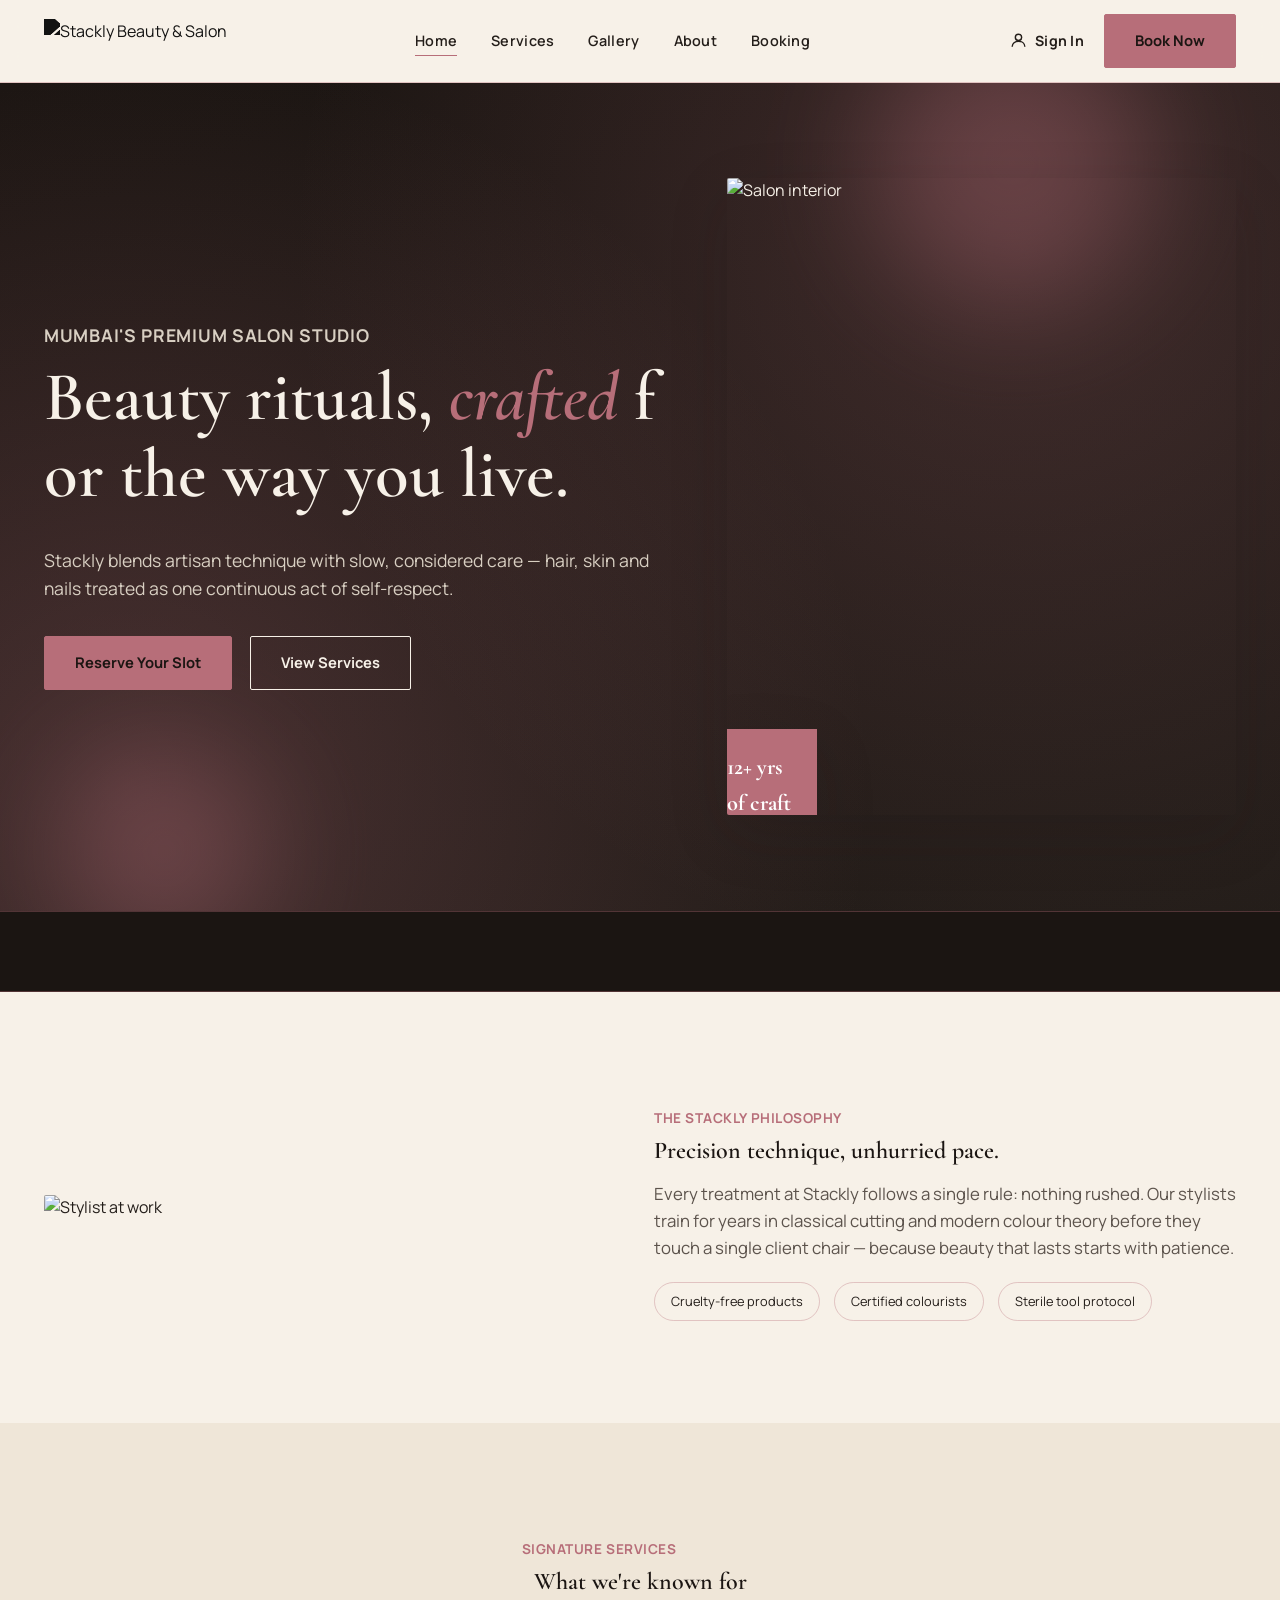
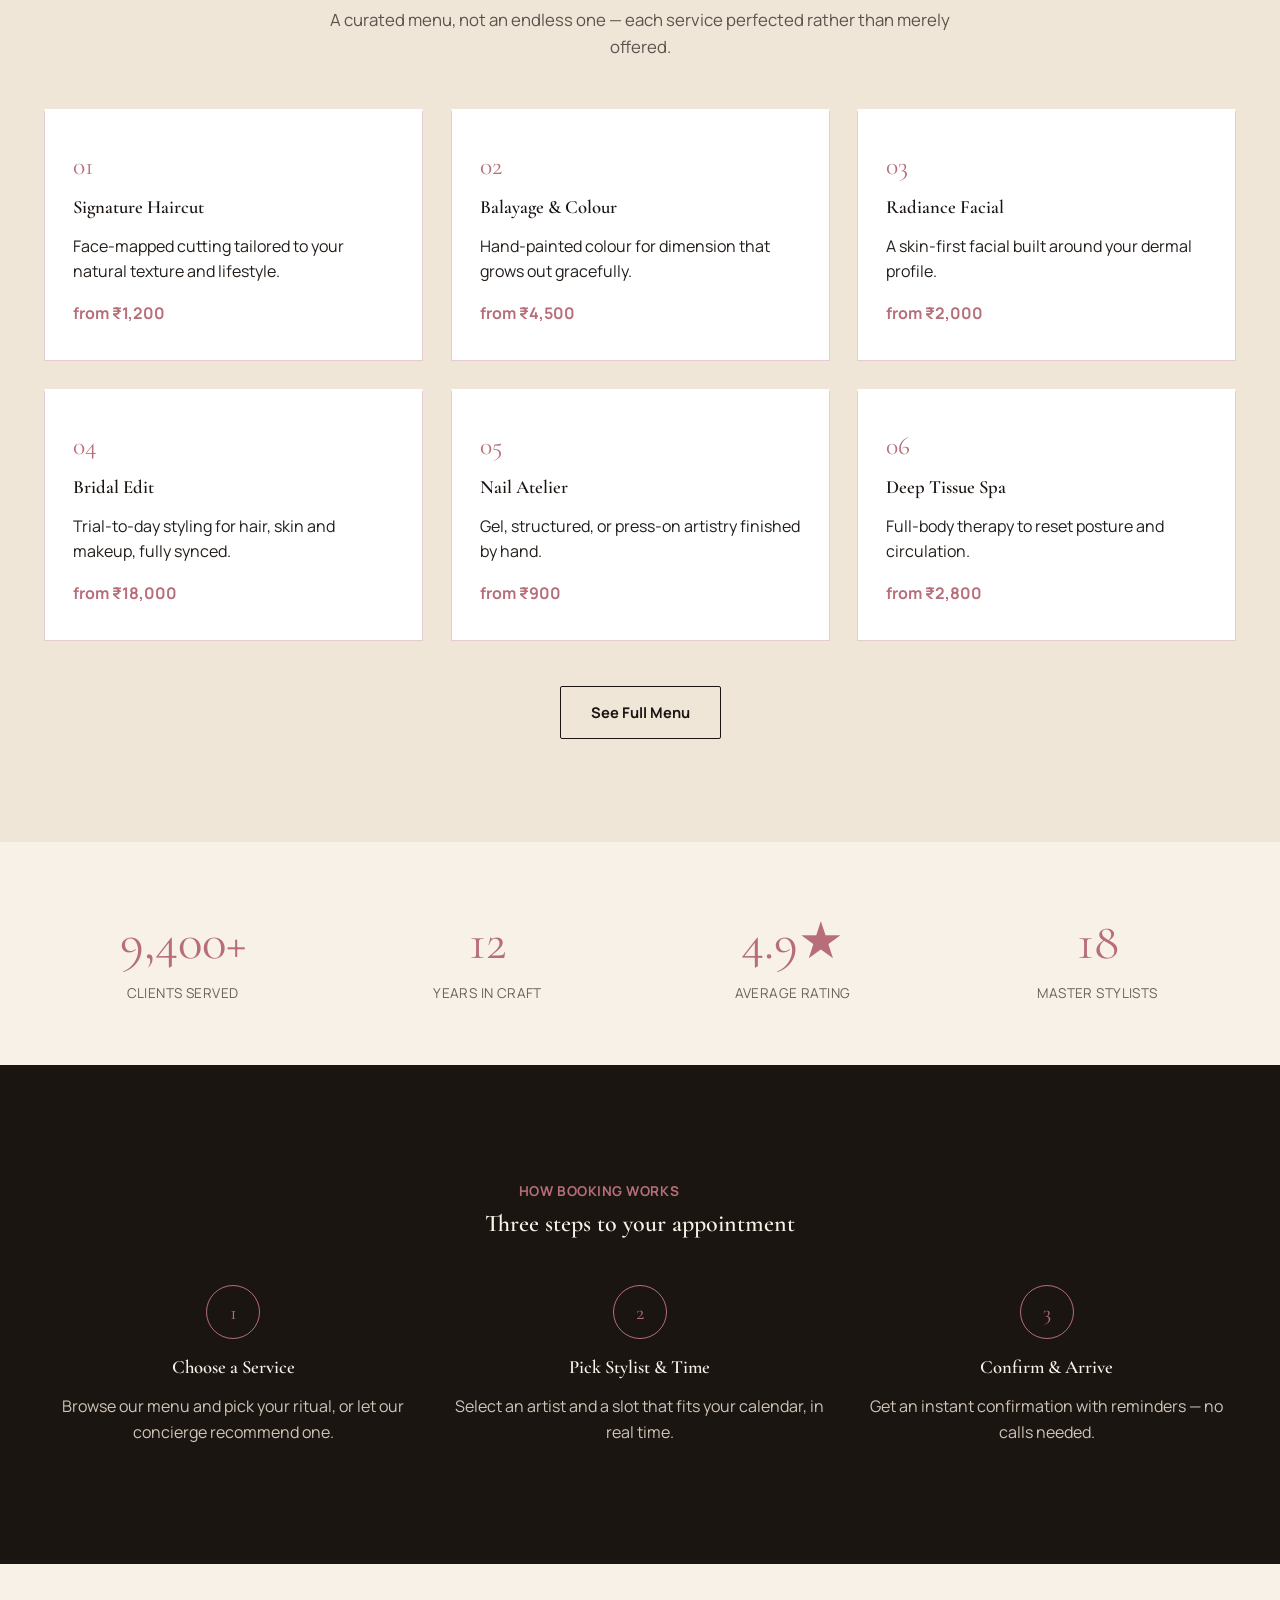
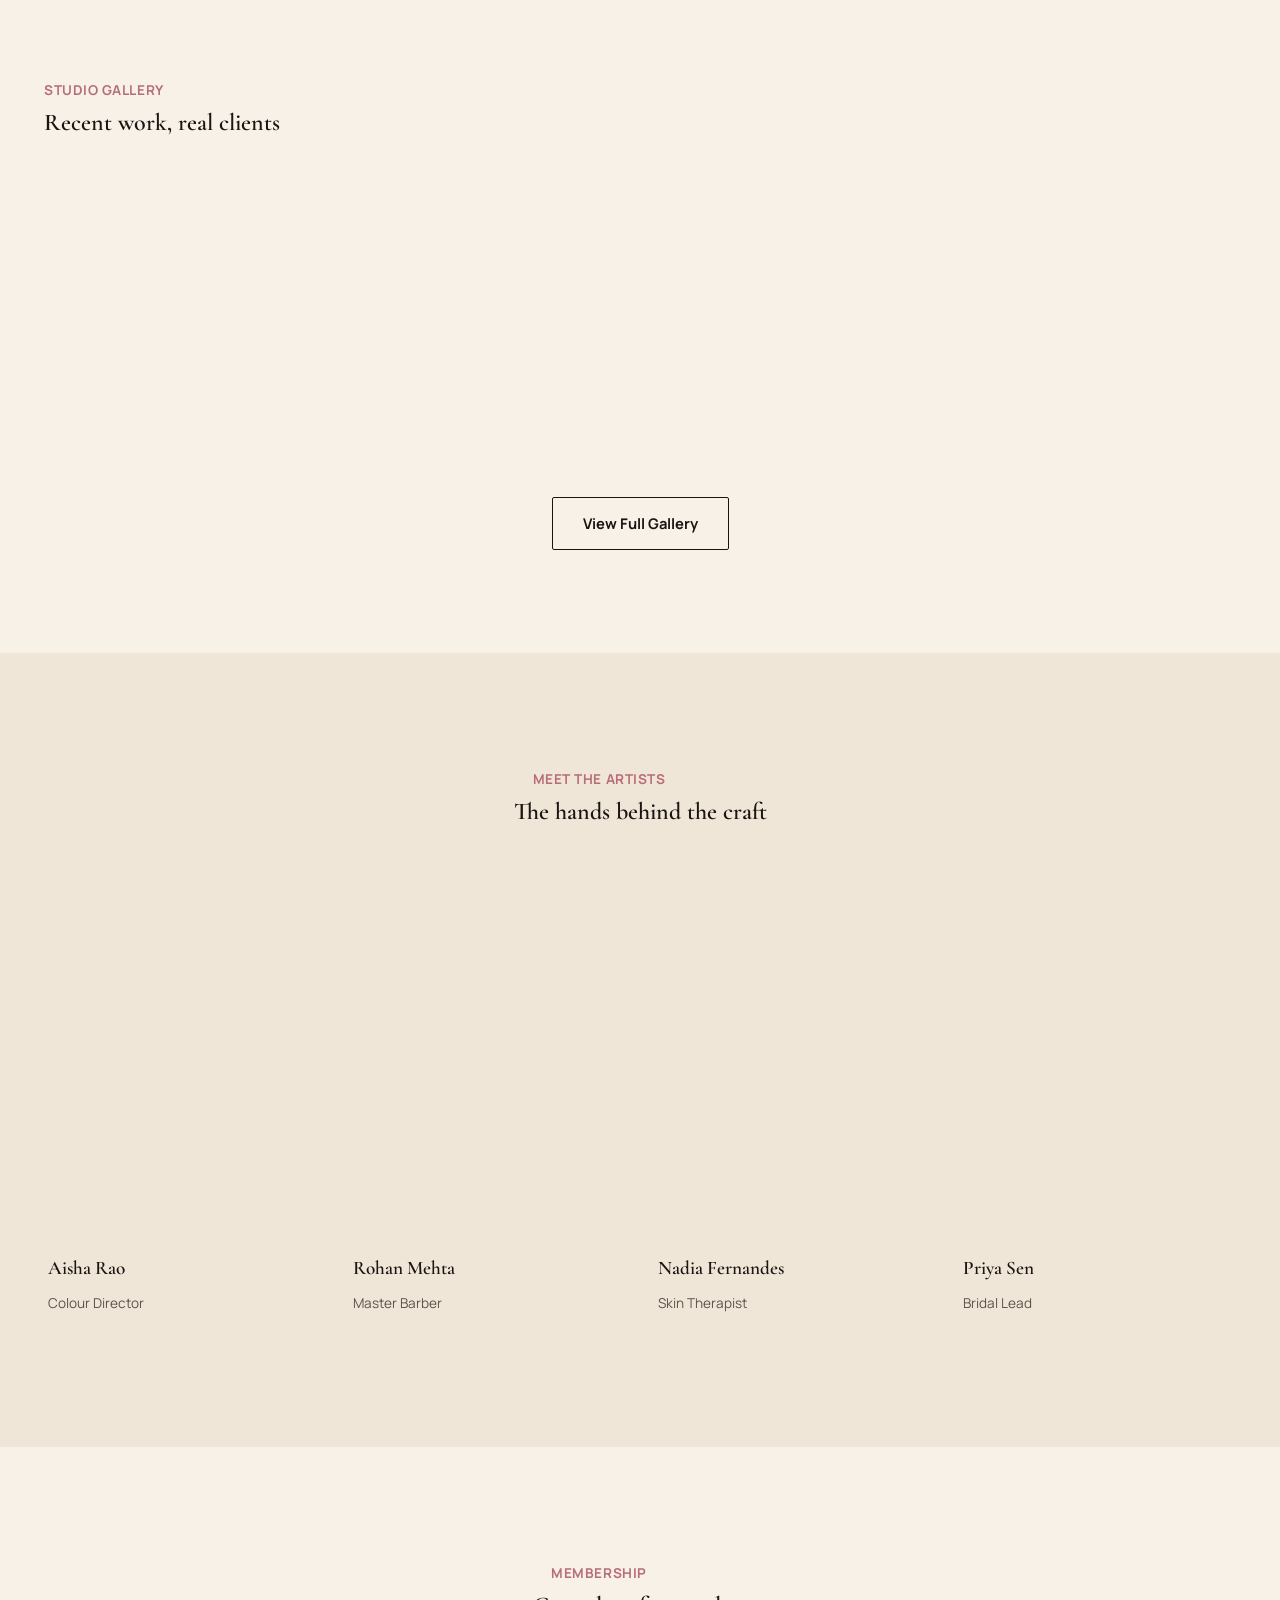
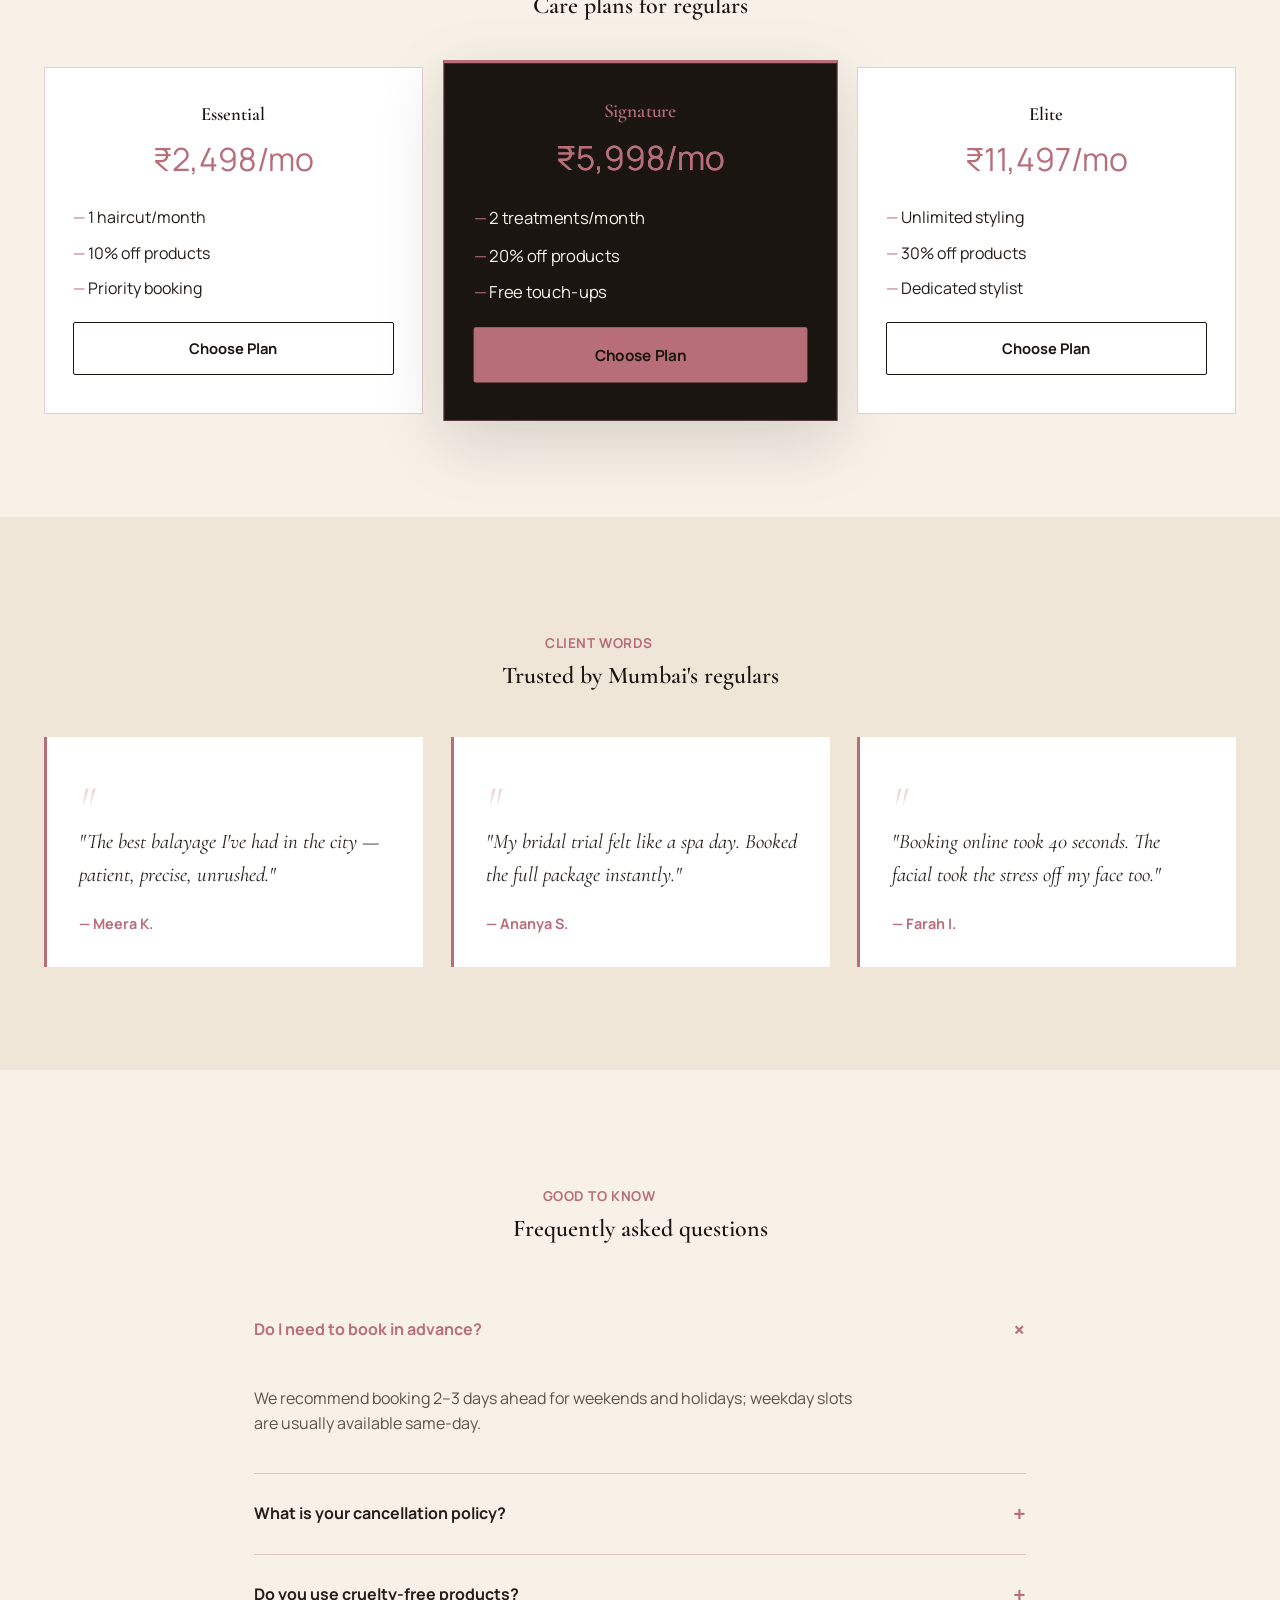
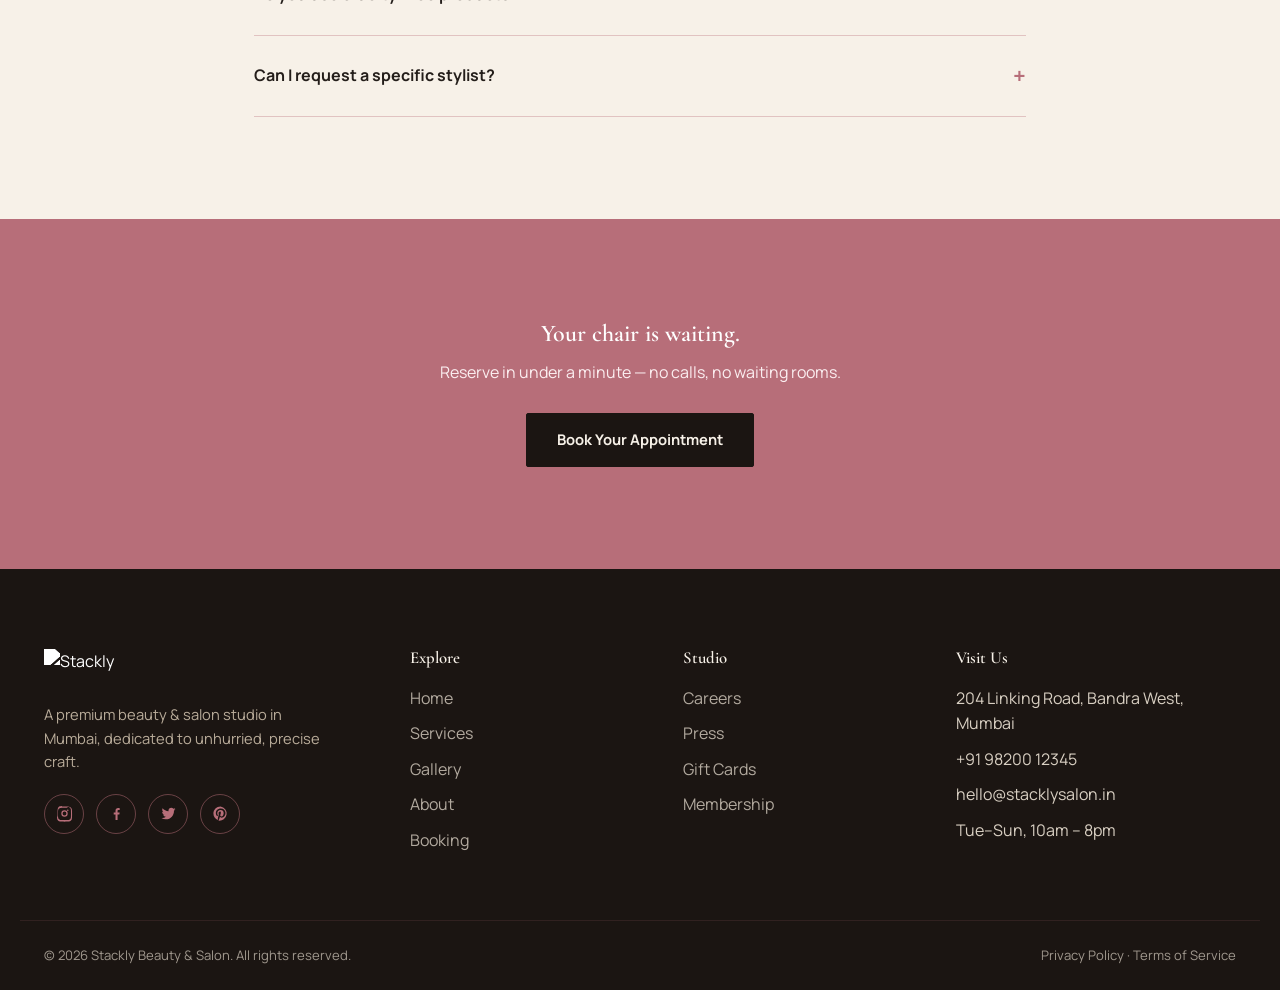
==== index.html @ c4de52bf "initial commit" ====
<!DOCTYPE html>
<html lang="en">
<head>
<meta charset="UTF-8">
<meta name="viewport" content="width=device-width, initial-scale=1.0">
<title>Stackly Beauty & Salon — Where Beauty Meets Ritual</title>
<link rel="preconnect" href="https://fonts.googleapis.com">
<link href="https://fonts.googleapis.com/css2?family=Cormorant+Garamond:ital,wght@0,500;0,600;0,700;1,500&family=Manrope:wght@400;500;600;700;800&display=swap" rel="stylesheet">
<link rel="stylesheet" href="css/style.css">
</head>
<body>

<header class="site-header">
  <nav class="nav">
    <a href="index.html" class="logo"><img src="https://wsrv.nl/?url=https://snabsolutions.in/wp-content/uploads/2026/02/stackly-snab-solutions.png&w=260&h=104&output=webp&q=80&fit=inside" alt="Stackly Beauty & Salon"></a>
    <ul class="nav-links">
      <li><a href="index.html">Home</a></li>
      <li><a href="services.html">Services</a></li>
      <li><a href="gallery.html">Gallery</a></li>
      <li><a href="about.html">About</a></li>
      <li><a href="booking.html">Booking</a></li>
    </ul>
    <div class="nav-cta">
      <a href="login.html" class="nav-signin"><svg viewBox="0 0 24 24"><circle cx="12" cy="8" r="4"/><path d="M4 20c0-4.2 3.6-7 8-7s8 2.8 8 7"/></svg><span class="txt">Sign In</span></a>
      <a href="booking.html" class="btn gold"><span class="txt">Book Now</span></a>
      <button class="burger" aria-label="Menu"><span></span><span></span><span></span></button>
    </div>
  </nav>
</header>

<!-- 1. HERO -->
<section class="hero">
  <div class="wrap">
    <div class="hero-text fade-in-slow">
      <p class="eyebrow">MUMBAI'S PREMIUM SALON STUDIO</p>
      <h1>Beauty rituals, <em>crafted</em> for the way you live.</h1>
      <p>Stackly blends artisan technique with slow, considered care — hair, skin and nails treated as one continuous act of self-respect.</p>
      <div class="hero-cta">
        <a href="booking.html" class="btn gold">Reserve Your Slot</a>
        <a href="services.html" class="btn ghost" style="border-color:#F7F1E8;color:#F7F1E8;">View Services</a>
      </div>
    </div>
    <div class="hero-visual float-y">
      <img src="https://images.unsplash.com/photo-1560066984-138dadb4c035?q=70&w=800&auto=format&fit=crop&fm=webp" alt="Salon interior">
      <div class="hero-badge">12+ yrs<br>of craft</div>
    </div>
  </div>
</section>

<!-- 2. MARQUEE -->
<div class="marquee">
  <div class="track">
    <span>HAIR STUDIO</span>•<span>SKIN THERAPY</span>•<span>BRIDAL EDITS</span>•<span>NAIL ATELIER</span>•<span>SPA RITUALS</span>•<span>MAKEUP BAR</span>•<span>HAIR STUDIO</span>•<span>SKIN THERAPY</span>•<span>BRIDAL EDITS</span>•<span>NAIL ATELIER</span>
  </div>
</div>

<!-- 3. ABOUT INTRO -->
<section class="section">
  <div class="wrap grid cols-2" style="align-items:center;">
    <div class="reveal">
      <img src="https://images.unsplash.com/photo-1522337660859-02fbefca4702?q=72&w=700&auto=format&fit=crop&fm=webp" alt="Stylist at work" style="border-radius:2px;">
    </div>
    <div class="reveal">
      <p class="eyebrow">THE STACKLY PHILOSOPHY</p>
      <h2>Precision technique, unhurried pace.</h2>
      <p class="lede">Every treatment at Stackly follows a single rule: nothing rushed. Our stylists train for years in classical cutting and modern colour theory before they touch a single client chair — because beauty that lasts starts with patience.</p>
      <div class="badge-row" style="margin-top:20px;">
        <span class="badge">Cruelty-free products</span>
        <span class="badge">Certified colourists</span>
        <span class="badge">Sterile tool protocol</span>
      </div>
    </div>
  </div>
</section>

<!-- 4. SERVICES GRID -->
<section class="section" style="background:var(--ivory-2);">
  <div class="wrap">
    <div class="section-head center reveal">
      <p class="eyebrow">SIGNATURE SERVICES</p>
      <h2>What we're known for</h2>
      <p class="lede" style="margin:0 auto;">A curated menu, not an endless one — each service perfected rather than merely offered.</p>
    </div>
    <div class="grid cols-3 stagger">
      <div class="service-card"><div class="num">01</div><h3>Signature Haircut</h3><p>Face-mapped cutting tailored to your natural texture and lifestyle.</p><div class="price">from ₹1,200</div></div>
      <div class="service-card"><div class="num">02</div><h3>Balayage & Colour</h3><p>Hand-painted colour for dimension that grows out gracefully.</p><div class="price">from ₹4,500</div></div>
      <div class="service-card"><div class="num">03</div><h3>Radiance Facial</h3><p>A skin-first facial built around your dermal profile.</p><div class="price">from ₹2,000</div></div>
      <div class="service-card"><div class="num">04</div><h3>Bridal Edit</h3><p>Trial-to-day styling for hair, skin and makeup, fully synced.</p><div class="price">from ₹18,000</div></div>
      <div class="service-card"><div class="num">05</div><h3>Nail Atelier</h3><p>Gel, structured, or press-on artistry finished by hand.</p><div class="price">from ₹900</div></div>
      <div class="service-card"><div class="num">06</div><h3>Deep Tissue Spa</h3><p>Full-body therapy to reset posture and circulation.</p><div class="price">from ₹2,800</div></div>
    </div>
    <div style="text-align:center;margin-top:44px;">
      <a href="services.html" class="btn ghost">See Full Menu</a>
    </div>
  </div>
</section>

<!-- 5. STATS -->
<section class="section" style="padding-top:60px;padding-bottom:60px;">
  <div class="wrap grid cols-4 stagger">
    <div class="stat"><div class="n">9,400+</div><div class="l">CLIENTS SERVED</div></div>
    <div class="stat"><div class="n">12</div><div class="l">YEARS IN CRAFT</div></div>
    <div class="stat"><div class="n">4.9★</div><div class="l">AVERAGE RATING</div></div>
    <div class="stat"><div class="n">18</div><div class="l">MASTER STYLISTS</div></div>
  </div>
</section>

<!-- 6. PROCESS -->
<section class="section" style="background:var(--espresso);color:var(--ivory);">
  <div class="wrap">
    <div class="section-head center reveal">
      <p class="eyebrow" style="color:var(--gold-light);">HOW BOOKING WORKS</p>
      <h2 style="color:var(--ivory);">Three steps to your appointment</h2>
    </div>
    <div class="grid cols-3 stagger">
      <div class="step"><div class="n">1</div><h3 style="color:var(--ivory);">Choose a Service</h3><p style="color:#cfc4b6;">Browse our menu and pick your ritual, or let our concierge recommend one.</p></div>
      <div class="step"><div class="n">2</div><h3 style="color:var(--ivory);">Pick Stylist & Time</h3><p style="color:#cfc4b6;">Select an artist and a slot that fits your calendar, in real time.</p></div>
      <div class="step"><div class="n">3</div><h3 style="color:var(--ivory);">Confirm & Arrive</h3><p style="color:#cfc4b6;">Get an instant confirmation with reminders — no calls needed.</p></div>
    </div>
  </div>
</section>

<!-- 7. GALLERY PREVIEW -->
<section class="section">
  <div class="wrap">
    <div class="section-head reveal">
      <p class="eyebrow">STUDIO GALLERY</p>
      <h2>Recent work, real clients</h2>
    </div>
    <div class="grid cols-4 stagger">
      <div class="gallery-item"><img src="https://images.unsplash.com/photo-1595476108010-b4d1f102b1b1?q=72&w=480&auto=format&fit=crop&fm=webp" alt=""><div class="tag">Balayage</div></div>
      <div class="gallery-item"><img src="https://images.unsplash.com/photo-1519741497674-611481863552?q=72&w=480&auto=format&fit=crop&fm=webp" alt=""><div class="tag">Bridal</div></div>
      <div class="gallery-item"><img src="https://images.unsplash.com/photo-1487412947147-5cebf100ffc2?q=72&w=480&auto=format&fit=crop&fm=webp" alt=""><div class="tag">Facial</div></div>
      <div class="gallery-item"><img src="https://images.unsplash.com/photo-1519014816548-bf5fe059798b?q=72&w=480&auto=format&fit=crop&fm=webp" alt=""><div class="tag">Nail Art</div></div>
    </div>
    <div style="text-align:center;margin-top:36px;"><a href="gallery.html" class="btn ghost">View Full Gallery</a></div>
  </div>
</section>

<!-- 8. TEAM PREVIEW -->
<section class="section" style="background:var(--ivory-2);">
  <div class="wrap">
    <div class="section-head center reveal">
      <p class="eyebrow">MEET THE ARTISTS</p>
      <h2>The hands behind the craft</h2>
    </div>
    <div class="grid cols-4 stagger">
      <div class="team-card"><img src="https://images.unsplash.com/photo-1580489944761-15a19d654956?q=72&w=420&auto=format&fit=crop&fm=webp" alt=""><div class="meta"><h3 style="font-size:1.2rem;">Aisha Rao</h3><p class="lede" style="font-size:.85rem;">Colour Director</p></div></div>
      <div class="team-card"><img src="https://images.unsplash.com/photo-1633332755192-727a05c4013d?q=72&w=420&auto=format&fit=crop&fm=webp" alt=""><div class="meta"><h3 style="font-size:1.2rem;">Rohan Mehta</h3><p class="lede" style="font-size:.85rem;">Master Barber</p></div></div>
      <div class="team-card"><img src="https://images.unsplash.com/photo-1595152772835-219674b2a8a6?q=72&w=420&auto=format&fit=crop&fm=webp" alt=""><div class="meta"><h3 style="font-size:1.2rem;">Nadia Fernandes</h3><p class="lede" style="font-size:.85rem;">Skin Therapist</p></div></div>
      <div class="team-card"><img src="https://images.unsplash.com/photo-1487412947147-5cebf100ffc2?q=72&w=420&auto=format&fit=crop&fm=webp" alt=""><div class="meta"><h3 style="font-size:1.2rem;">Priya Sen</h3><p class="lede" style="font-size:.85rem;">Bridal Lead</p></div></div>
    </div>
  </div>
</section>

<!-- 9. PRICING PREVIEW -->
<section class="section">
  <div class="wrap">
    <div class="section-head center reveal">
      <p class="eyebrow">MEMBERSHIP</p>
      <h2>Care plans for regulars</h2>
    </div>
    <div class="grid cols-3 stagger">
      <div class="pricing-card"><h3>Essential</h3><div class="price" style="font-size:2rem;color:var(--gold);">₹2,499<span style="font-size:.9rem;color:#8a8074;">/mo</span></div><ul><li>1 haircut/month</li><li>10% off products</li><li>Priority booking</li></ul><a href="booking.html" class="btn ghost" style="width:100%;justify-content:center;">Choose Plan</a></div>
      <div class="pricing-card featured"><h3>Signature</h3><div class="price" style="font-size:2rem;">₹5,999<span style="font-size:.9rem;color:#cfc4b6;">/mo</span></div><ul><li>2 treatments/month</li><li>20% off products</li><li>Free touch-ups</li></ul><a href="booking.html" class="btn gold" style="width:100%;justify-content:center;">Choose Plan</a></div>
      <div class="pricing-card"><h3>Elite</h3><div class="price" style="font-size:2rem;color:var(--gold);">₹11,499<span style="font-size:.9rem;color:#8a8074;">/mo</span></div><ul><li>Unlimited styling</li><li>30% off products</li><li>Dedicated stylist</li></ul><a href="booking.html" class="btn ghost" style="width:100%;justify-content:center;">Choose Plan</a></div>
    </div>
  </div>
</section>

<!-- 10. TESTIMONIALS -->
<section class="section" style="background:var(--ivory-2);">
  <div class="wrap">
    <div class="section-head center reveal">
      <p class="eyebrow">CLIENT WORDS</p>
      <h2>Trusted by Mumbai's regulars</h2>
    </div>
    <div class="grid cols-3 stagger">
      <div class="testimonial"><p class="quote">"The best balayage I've had in the city — patient, precise, unrushed."</p><div class="who">— Meera K.</div></div>
      <div class="testimonial"><p class="quote">"My bridal trial felt like a spa day. Booked the full package instantly."</p><div class="who">— Ananya S.</div></div>
      <div class="testimonial"><p class="quote">"Booking online took 40 seconds. The facial took the stress off my face too."</p><div class="who">— Farah I.</div></div>
    </div>
  </div>
</section>

<!-- 11. FAQ -->
<section class="section">
  <div class="wrap" style="max-width:820px;">
    <div class="section-head center reveal">
      <p class="eyebrow">GOOD TO KNOW</p>
      <h2>Frequently asked questions</h2>
    </div>
    <div class="accordion reveal">
      <div class="accordion-item open">
        <div class="accordion-q"><span>Do I need to book in advance?</span><span class="plus">+</span></div>
        <div class="accordion-a"><p>We recommend booking 2–3 days ahead for weekends and holidays; weekday slots are usually available same-day.</p></div>
      </div>
      <div class="accordion-item">
        <div class="accordion-q"><span>What is your cancellation policy?</span><span class="plus">+</span></div>
        <div class="accordion-a"><p>Free cancellation up to 4 hours before your appointment. Late cancellations incur a 20% fee.</p></div>
      </div>
      <div class="accordion-item">
        <div class="accordion-q"><span>Do you use cruelty-free products?</span><span class="plus">+</span></div>
        <div class="accordion-a"><p>Yes — every product line in-studio is cruelty-free and dermatologically tested.</p></div>
      </div>
      <div class="accordion-item">
        <div class="accordion-q"><span>Can I request a specific stylist?</span><span class="plus">+</span></div>
        <div class="accordion-a"><p>Absolutely, our booking flow lets you pick an artist by name and specialty.</p></div>
      </div>
    </div>
  </div>
</section>

<!-- 12. CTA BAND -->
<section class="section cta-band">
  <div class="wrap reveal">
    <h2>Your chair is waiting.</h2>
    <p style="margin:0 auto 28px;color:#fbeef0;">Reserve in under a minute — no calls, no waiting rooms.</p>
    <a href="booking.html" class="btn" style="background:var(--espresso);border-color:var(--espresso);">Book Your Appointment</a>
  </div>
</section>

<footer class="site-footer">
  <div class="wrap footer-grid">
    <div>
      <div class="footer-logo"><img src="https://wsrv.nl/?url=https://snabsolutions.in/wp-content/uploads/2026/02/stackly-snab-solutions.png&w=260&h=104&output=webp&q=80&fit=inside" alt="Stackly"></div>
      <p style="max-width:280px;color:#b9ac9a;font-size:.92rem;">A premium beauty & salon studio in Mumbai, dedicated to unhurried, precise craft.</p>
      <div class="social-row">
        <a href="#" aria-label="Instagram"><svg viewBox="0 0 24 24"><path d="M12 2.2c3.2 0 3.6 0 4.9.07 1.2.06 2.1.26 2.6.46.6.24 1.1.55 1.6 1.04.5.5.8 1 1.04 1.6.2.5.4 1.4.46 2.6.07 1.3.07 1.7.07 4.9s0 3.6-.07 4.9c-.06 1.2-.26 2.1-.46 2.6-.24.6-.55 1.1-1.04 1.6-.5.5-1 .8-1.6 1.04-.5.2-1.4.4-2.6.46-1.3.07-1.7.07-4.9.07s-3.6 0-4.9-.07c-1.2-.06-2.1-.26-2.6-.46-.6-.24-1.1-.55-1.6-1.04-.5-.5-.8-1-1.04-1.6-.2-.5-.4-1.4-.46-2.6C2.2 15.6 2.2 15.2 2.2 12s0-3.6.07-4.9c.06-1.2.26-2.1.46-2.6.24-.6.55-1.1 1.04-1.6.5-.5 1-.8 1.6-1.04.5-.2 1.4-.4 2.6-.46C8.4 2.2 8.8 2.2 12 2.2zm0 1.8c-3.14 0-3.5 0-4.75.07-1 .05-1.6.22-1.96.36-.5.2-.85.42-1.22.8-.38.37-.6.72-.8 1.22-.14.36-.31.96-.36 1.96C2.8 8.5 2.8 8.86 2.8 12s0 3.5.07 4.75c.05 1 .22 1.6.36 1.96.2.5.42.85.8 1.22.37.38.72.6 1.22.8.36.14.96.31 1.96.36C8.5 21.2 8.86 21.2 12 21.2s3.5 0 4.75-.07c1-.05 1.6-.22 1.96-.36.5-.2.85-.42 1.22-.8.38-.37.6-.72.8-1.22.14-.36.31-.96.36-1.96.07-1.25.07-1.61.07-4.75s0-3.5-.07-4.75c-.05-1-.22-1.6-.36-1.96-.2-.5-.42-.85-.8-1.22-.37-.38-.72-.6-1.22-.8-.36-.14-.96-.31-1.96-.36C15.5 4 15.14 4 12 4zm0 3.5a4.5 4.5 0 110 9 4.5 4.5 0 010-9zm0 1.8a2.7 2.7 0 100 5.4 2.7 2.7 0 000-5.4zm5.7-2a1.05 1.05 0 11-2.1 0 1.05 1.05 0 012.1 0z"/></svg></a>
        <a href="#" aria-label="Facebook"><svg viewBox="0 0 24 24"><path d="M13.5 21v-7.6h2.55l.38-2.96h-2.93V8.53c0-.86.24-1.44 1.47-1.44h1.57V4.46C16.2 4.4 15.3 4.32 14.26 4.32c-2.16 0-3.64 1.32-3.64 3.75v2.37H8.06v2.96h2.56V21h2.88z"/></svg></a>
        <a href="#" aria-label="Twitter"><svg viewBox="0 0 24 24"><path d="M22 5.9c-.7.32-1.5.53-2.3.63.84-.5 1.47-1.3 1.77-2.24-.78.47-1.65.8-2.57.98A4.05 4.05 0 0016 4c-2.24 0-4.05 1.82-4.05 4.06 0 .32.03.63.1.93-3.37-.17-6.36-1.79-8.36-4.25-.35.6-.55 1.3-.55 2.05 0 1.4.72 2.64 1.8 3.37-.67-.02-1.3-.2-1.85-.5v.05c0 1.96 1.4 3.6 3.25 3.97-.34.1-.7.14-1.07.14-.26 0-.51-.02-.76-.07.52 1.6 2 2.77 3.77 2.8A8.13 8.13 0 012 18.4a11.5 11.5 0 006.2 1.8c7.44 0 11.5-6.16 11.5-11.5 0-.18 0-.35-.01-.53.79-.57 1.47-1.28 2.01-2.09-.72.32-1.5.53-2.3.63" /></svg></a>
        <a href="#" aria-label="Pinterest"><svg viewBox="0 0 24 24"><path d="M12 2C6.48 2 2 6.48 2 12c0 4.24 2.64 7.86 6.36 9.32-.09-.79-.17-2 .03-2.86.19-.79 1.23-5.05 1.23-5.05s-.31-.63-.31-1.55c0-1.46.85-2.55 1.9-2.55.9 0 1.33.67 1.33 1.48 0 .9-.57 2.25-.87 3.5-.25 1.05.52 1.9 1.55 1.9 1.86 0 3.29-1.96 3.29-4.78 0-2.5-1.8-4.25-4.36-4.25-2.97 0-4.71 2.22-4.71 4.53 0 .9.34 1.86.78 2.38.08.1.1.19.07.29-.08.33-.26 1.05-.3 1.2-.05.19-.16.24-.36.14-1.34-.62-2.18-2.57-2.18-4.14 0-3.37 2.45-6.47 7.06-6.47 3.71 0 6.59 2.64 6.59 6.17 0 3.68-2.32 6.64-5.55 6.64-1.08 0-2.1-.56-2.45-1.23l-.67 2.54c-.24.93-.9 2.1-1.34 2.81A10 10 0 1012 2z"/></svg></a>
      </div>
    </div>
    <div>
      <h4>Explore</h4>
      <ul>
        <li><a href="index.html">Home</a></li>
        <li><a href="services.html">Services</a></li>
        <li><a href="gallery.html">Gallery</a></li>
        <li><a href="about.html">About</a></li>
        <li><a href="booking.html">Booking</a></li>
      </ul>
    </div>
    <div>
      <h4>Studio</h4>
      <ul>
        <li><a href="#">Careers</a></li>
        <li><a href="#">Press</a></li>
        <li><a href="#">Gift Cards</a></li>
        <li><a href="#">Membership</a></li>
      </ul>
    </div>
    <div>
      <h4>Visit Us</h4>
      <ul>
        <li>204 Linking Road, Bandra West, Mumbai</li>
        <li>+91 98200 12345</li>
        <li>hello@stacklysalon.in</li>
        <li>Tue–Sun, 10am – 8pm</li>
      </ul>
    </div>
  </div>
  <div class="wrap footer-bottom">
    <span>© 2026 Stackly Beauty & Salon. All rights reserved.</span>
    <span>Privacy Policy · Terms of Service</span>
  </div>
</footer>

<div class="back-to-top" aria-label="Back to top">↑</div>
<script src="js/main.js"></script>
</body>
</html>
---- css/style.css ----
:root{
  --espresso:#1B1512;
  --espresso-2:#241E1A;
  --ivory:#F7F1E8;
  --ivory-2:#EFE6D8;
  --gold:var(--rose);
  --gold-light:var(--rose);
  --rose:#B76E79;
  --sage:var(--rose);
  --white:#FFFFFF;
  --line: rgba(183,110,121,0.35);
  --shadow: 0 20px 60px rgba(27,21,18,0.15);
  --ff-display: 'Cormorant Garamond', serif;
  --ff-body: 'Manrope', sans-serif;
  --maxw: 1240px;
}

*{box-sizing:border-box;}
html{scroll-behavior:smooth;}
body{
  margin:0;
  font-family:var(--ff-body);
  background:var(--ivory);
  color:var(--espresso-2);
  line-height:1.6;
  overflow-x:hidden;
}
img{max-width:100%;display:block;}
a{color:inherit;text-decoration:none;}
ul{list-style:none;margin:0;padding:0;}
h1,h2,h3,h4{
  font-family:var(--ff-display);
  font-weight:600;
  line-height:1.1;
  margin:0 0 .5em;
  color:var(--espresso);
}
p{max-width:62ch;}
.section{padding:clamp(64px,8vw,120px) 0;position:relative;}
.wrap{max-width:var(--maxw);margin:0 auto;padding:0 24px;}
.hairline{width:64px;height:2px;background:var(--gold);margin:0 0 20px;}
.hairline.center{margin:0 auto 20px;}
.hairline.rose{background:var(--rose);}
.eyebrow{font-family:var(--ff-body);font-size:.85rem;letter-spacing:.04em;color:var(--rose);font-weight:700;margin-bottom:.6em;}
h2 em, h1 em{color:var(--rose);font-style:italic;}
::selection{background:var(--rose);color:var(--white);}
.lede{color:#5c534c;font-size:1.05rem;}
.btn{
  display:inline-flex;align-items:center;gap:10px;
  padding:14px 30px;border-radius:2px;
  font-family:var(--ff-body);font-weight:700;font-size:.92rem;
  border:1px solid var(--espresso);
  background:var(--espresso);color:var(--ivory);
  cursor:pointer;transition:transform .35s cubic-bezier(.2,.8,.2,1),background .3s,color .3s,box-shadow .3s;
  position:relative;overflow:hidden;
}
.btn:hover{transform:translateY(-3px);box-shadow:0 14px 30px rgba(27,21,18,.25);}
.btn.ghost{background:transparent;color:var(--espresso);}
.btn.ghost:hover{background:var(--espresso);color:var(--ivory);}
.btn.gold{background:var(--gold);border-color:var(--gold);color:var(--espresso);}
.btn.gold:hover{background:var(--rose);border-color:var(--rose);color:var(--white);}
.btn.ghost:hover{background:var(--rose);border-color:var(--rose);color:var(--white);}

/* ===== Header ===== */
.site-header{
  position:sticky;top:0;z-index:1003;
  background:rgba(247,241,232,.85);
  backdrop-filter:blur(14px);
  border-bottom:1px solid var(--line);
}
.nav{display:flex;align-items:center;justify-content:space-between;padding:14px 24px;max-width:var(--maxw);margin:0 auto;}
.logo img{height:44px;width:auto;filter:brightness(0) saturate(100%);opacity:.92;}
.nav-links{display:flex;gap:34px;align-items:center;}
.nav-links a{font-size:.9rem;font-weight:600;letter-spacing:.02em;position:relative;padding:4px 0;}
.nav-links a::after{
  content:'';position:absolute;left:0;bottom:-2px;width:0;height:1px;background:var(--rose);
  transition:width .35s ease;
}
.nav-links a:hover{color:var(--rose);}
.nav-links a:hover::after,.nav-links a.active::after{width:100%;}
.nav-cta{display:flex;align-items:center;gap:16px;}
.burger{display:none;flex-direction:column;gap:5px;cursor:pointer;background:none;border:none;padding:6px;z-index:1002;position:relative;}
.burger span{width:26px;height:2px;background:var(--espresso);transition:.3s;transform-origin:center;}
.burger.active span:nth-child(1){transform:translateY(7px) rotate(45deg);}
.burger.active span:nth-child(2){opacity:0;}
.burger.active span:nth-child(3){transform:translateY(-7px) rotate(-45deg);}

.nav-signin{
  display:flex;align-items:center;gap:7px;font-size:.88rem;font-weight:700;letter-spacing:.02em;
  color:var(--espresso-2);padding:8px 4px;transition:color .3s;
}
.nav-mobile-ctas{display:none;}
.nav-signin svg{width:19px;height:19px;stroke:currentColor;fill:none;stroke-width:1.8;flex-shrink:0;}
.nav-signin:hover{color:var(--rose);}

@media(max-width:900px){
  .nav-links{
    position:fixed;inset:0;top:0;height:100vh;width:100%;max-width:none;
    background:var(--ivory);flex-direction:column;
    padding:110px 32px 40px;gap:26px;
    transform:translateY(-100%);transition:transform .45s cubic-bezier(.2,.8,.2,1);
    box-shadow:none;z-index:1001;align-items:flex-start;
    justify-content:flex-start;overflow-y:auto;
  }
  .nav-links.open{transform:translateY(0);}
  .nav-links a{font-size:1.5rem;font-family:var(--ff-display);font-weight:600;}
  .burger{display:flex;}
  .nav-overlay{display:none;}
  .nav-cta > .nav-signin,
  .nav-cta > .btn.gold{display:none;}
  .nav-links{justify-content:flex-start;}
  .nav-mobile-ctas{
    display:flex;flex-direction:column;gap:14px;width:100%;
    margin-top:auto;padding-top:28px;border-top:1px solid var(--line);
  }
  .nav-mobile-ctas .nav-signin{padding:8px 0;}
  .nav-mobile-ctas .nav-signin span.txt{display:inline;}
  .nav-mobile-ctas .btn.gold{width:100%;justify-content:center;}
  .nav-mobile-ctas .btn.gold span.txt{display:inline;}
  .nav-signin{padding:8px;}
}

/* ===== Hero ===== */
.hero{
  min-height:92vh;display:flex;align-items:center;position:relative;
  background:linear-gradient(160deg,var(--espresso) 0%, var(--espresso-2) 55%, #35281f 100%);
  color:var(--ivory);overflow:hidden;
}
.hero::before{
  content:'';position:absolute;inset:0;
  background:radial-gradient(circle at 80% 20%, rgba(183,110,121,.22), transparent 60%),
             radial-gradient(circle at 10% 85%, rgba(183,110,121,.28), transparent 55%);
}
.hero .wrap{display:grid;grid-template-columns:1.1fr .9fr;gap:60px;align-items:center;position:relative;z-index:2;}
.hero h1{color:var(--ivory);font-size:clamp(2.6rem,5.4vw,4.6rem);}
.hero h1 em{font-style:italic;color:var(--gold-light);}
.hero p{color:#d8cfc2;font-size:1.1rem;}
.hero-cta{display:flex;gap:18px;margin-top:34px;flex-wrap:wrap;}
.hero-visual{position:relative;aspect-ratio:4/5;border-radius:2px;overflow:hidden;box-shadow:var(--shadow);}
.hero-visual img{width:100%;height:100%;object-fit:cover;}
.hero-badge{
  position:absolute;bottom:-26px;left:-26px;background:var(--rose);color:var(--white);
  padding:20px 26px;font-family:var(--ff-display);font-size:1.4rem;font-weight:700;
  box-shadow:var(--shadow);
}
@media(max-width:900px){
  .hero .wrap{grid-template-columns:1fr;text-align:left;}
  .hero-visual{margin-top:20px;}
}

/* reveal-on-scroll */
.reveal{opacity:0;transform:translateY(28px);transition:opacity .8s ease, transform .8s cubic-bezier(.2,.8,.2,1);}
.reveal.in{opacity:1;transform:translateY(0);}
.stagger > *{opacity:0;transform:translateY(24px);transition:opacity .7s ease,transform .7s cubic-bezier(.2,.8,.2,1);}
.stagger.in > *{opacity:1;transform:translateY(0);}
.stagger.in > *:nth-child(1){transition-delay:.05s;}
.stagger.in > *:nth-child(2){transition-delay:.15s;}
.stagger.in > *:nth-child(3){transition-delay:.25s;}
.stagger.in > *:nth-child(4){transition-delay:.35s;}
.stagger.in > *:nth-child(5){transition-delay:.45s;}
.stagger.in > *:nth-child(6){transition-delay:.55s;}

/* ===== Grids & cards ===== */
.grid{display:grid;gap:28px;}
.grid.cols-2{grid-template-columns:repeat(2,1fr);}
.grid.cols-3{grid-template-columns:repeat(3,1fr);}
.grid.cols-4{grid-template-columns:repeat(4,1fr);}
@media(max-width:900px){.grid.cols-2,.grid.cols-3,.grid.cols-4{grid-template-columns:1fr 1fr;}}
@media(max-width:600px){.grid.cols-2,.grid.cols-3,.grid.cols-4{grid-template-columns:1fr;}}

.section-head{max-width:640px;margin-bottom:48px;}
.section-head.center{margin-left:auto;margin-right:auto;text-align:center;}

.service-card{
  background:var(--white);border:1px solid var(--line);border-top:3px solid transparent;padding:34px 28px;
  transition:transform .4s cubic-bezier(.2,.8,.2,1), box-shadow .4s, border-color .4s;
}
.service-card:hover{transform:translateY(-8px);box-shadow:var(--shadow);border-color:var(--gold);border-top-color:var(--rose);}
.service-card .num{font-family:var(--ff-display);color:var(--rose);font-size:1.6rem;}
.service-card h3{margin-top:10px;}
.service-card .price{color:var(--rose);font-weight:700;margin-top:14px;}

.stat{text-align:center;}
.stat .n{font-family:var(--ff-display);font-size:clamp(2.2rem,4vw,3.4rem);color:var(--gold);}
.stat:nth-child(even) .n{color:var(--rose);}
.stat .l{font-size:.85rem;letter-spacing:.03em;color:#6b6259;}

.testimonial{
  background:var(--white);padding:32px;border-left:3px solid var(--rose);
  transition:transform .35s ease, box-shadow .35s ease;
}
.testimonial:hover{transform:translateY(-6px);box-shadow:var(--shadow);}
.testimonial .quote{font-family:var(--ff-display);font-size:1.3rem;font-style:italic;}
.testimonial .who{margin-top:18px;font-weight:700;font-size:.9rem;color:var(--rose);}

.team-card{position:relative;overflow:hidden;}
.team-card img{aspect-ratio:3/4;object-fit:cover;transition:transform .6s ease;}
.team-card:hover img{transform:scale(1.06);}
.team-card .meta{padding:16px 4px;}

.gallery-item{overflow:hidden;position:relative;}
.gallery-item img{aspect-ratio:1/1;object-fit:cover;transition:transform .6s cubic-bezier(.2,.8,.2,1);}
.gallery-item:hover img{transform:scale(1.08);}
.gallery-item .tag{
  position:absolute;left:14px;bottom:14px;background:var(--rose);color:var(--white);
  padding:6px 14px;font-size:.78rem;letter-spacing:.03em;opacity:0;transform:translateY(10px);
  transition:.35s;
}
.gallery-item:hover .tag{opacity:1;transform:translateY(0);}

.marquee{overflow:hidden;white-space:nowrap;border-top:1px solid var(--line);border-bottom:1px solid var(--line);padding:22px 0;background:var(--espresso);}
.marquee .track{display:inline-block;padding-left:100%;animation:marquee 24s linear infinite;color:var(--gold-light);font-family:var(--ff-display);font-size:1.4rem;}
.marquee span{margin:0 40px;}
.marquee span:nth-child(even){color:var(--rose);}
@keyframes marquee{from{transform:translateX(0);}to{transform:translateX(-100%);}}

.accordion-item{border-bottom:1px solid var(--line);}
.accordion-q{
  display:flex;justify-content:space-between;align-items:center;padding:22px 0;cursor:pointer;
  font-weight:700;font-family:var(--ff-body);
}
.accordion-q .plus{transition:transform .35s;color:var(--rose);font-size:1.4rem;}
.accordion-item.open .plus{transform:rotate(45deg);}
.accordion-a{max-height:0;overflow:hidden;transition:max-height .4s ease;color:#5c534c;}
.accordion-item.open .accordion-a{max-height:200px;padding-bottom:20px;}

.pricing-card{background:var(--white);border:1px solid var(--line);padding:36px 28px;text-align:center;transition:.4s;}
.pricing-card.featured{background:var(--espresso);color:var(--ivory);transform:scale(1.04);box-shadow:var(--shadow);border-top:3px solid var(--rose);}
.pricing-card.featured h3, .pricing-card.featured .price{color:var(--rose);}
.pricing-card ul li::before{content:'— ';color:var(--rose);}
.pricing-card:hover{transform:translateY(-6px);}
.pricing-card.featured:hover{transform:scale(1.04) translateY(-6px);}
.pricing-card ul{margin:20px 0;text-align:left;display:flex;flex-direction:column;gap:10px;}

.cta-band{background:var(--rose);color:var(--white);text-align:center;}
.cta-band h2{color:var(--white);}

.map-block{height:340px;background:var(--ivory-2) url('data:image/svg+xml;utf8,<svg xmlns="http://www.w3.org/2000/svg" width="100" height="100"><rect width="100" height="100" fill="%23EFE6D8"/></svg>');border:1px solid var(--line);display:flex;align-items:center;justify-content:center;color:#8a8074;font-family:var(--ff-display);font-size:1.3rem;}

.form-block{background:var(--white);padding:40px;border:1px solid var(--line);}
.form-row{display:grid;grid-template-columns:1fr 1fr;gap:20px;margin-bottom:20px;}
@media(max-width:600px){.form-row{grid-template-columns:1fr;}}
.field label{display:block;font-size:.82rem;font-weight:700;margin-bottom:8px;letter-spacing:.02em;}
.field input,.field select,.field textarea{
  width:100%;padding:13px 14px;border:1px solid var(--line);background:var(--ivory);
  font-family:var(--ff-body);font-size:.95rem;color:var(--espresso-2);transition:border .3s,box-shadow .3s;
}
.field input:focus,.field select:focus,.field textarea:focus{outline:none;border-color:var(--gold);box-shadow:0 0 0 3px rgba(183,110,121,.2);}

.step{text-align:center;position:relative;}
.step .n{
  width:54px;height:54px;border-radius:50%;border:1px solid var(--rose);
  display:flex;align-items:center;justify-content:center;margin:0 auto 18px;
  font-family:var(--ff-display);color:var(--rose);font-size:1.3rem;
  transition:background .3s,color .3s;
}
.step:hover .n{background:var(--rose);color:var(--white);}

.brand-strip{display:flex;flex-wrap:wrap;gap:40px;align-items:center;justify-content:space-between;opacity:.75;}
.brand-strip span{font-family:var(--ff-display);font-size:1.3rem;color:#8a8074;}

/* ===== Footer ===== */
.site-footer{background:var(--espresso);color:#d8cfc2;padding:80px 0 24px;}
.footer-grid{display:grid;grid-template-columns:1.4fr 1fr 1fr 1.2fr;gap:40px;}
@media(max-width:900px){.footer-grid{grid-template-columns:1fr 1fr;}}
@media(max-width:560px){.footer-grid{grid-template-columns:1fr;}}
.footer-grid h4{color:var(--ivory);font-size:1.05rem;margin-bottom:18px;}
.footer-grid ul li{margin-bottom:10px;}
.footer-grid ul li a{opacity:.8;transition:opacity .3s,padding-left .3s;}
.footer-grid ul li a:hover{opacity:1;padding-left:4px;color:var(--gold-light);}
.footer-logo img{height:38px;margin-bottom:16px;filter:brightness(0) invert(1) sepia(0);}
.social-row{display:flex;gap:12px;margin-top:20px;}
.social-row a{
  width:40px;height:40px;border:1px solid rgba(183,110,121,.5);border-radius:50%;
  display:flex;align-items:center;justify-content:center;transition:.35s;
}
.social-row a:hover{background:var(--rose);border-color:var(--rose);transform:translateY(-4px);}
.social-row svg{width:17px;height:17px;fill:var(--rose);transition:.3s;}
.social-row a:hover svg{fill:var(--white);}
.footer-bottom{
  border-top:1px solid rgba(183,110,121,.2);margin-top:56px;padding-top:24px;
  display:flex;justify-content:space-between;flex-wrap:wrap;gap:12px;font-size:.82rem;opacity:.7;
}

/* misc */
.divider-diag{height:60px;background:var(--ivory);clip-path:polygon(0 100%,100% 0,100% 100%);margin-top:-1px;}
.badge-row{display:flex;gap:14px;flex-wrap:wrap;}
.badge{border:1px solid var(--line);padding:8px 16px;font-size:.8rem;border-radius:20px;}
.back-to-top{
  position:fixed;right:22px;bottom:22px;width:46px;height:46px;border-radius:50%;
  background:var(--rose);color:var(--white);display:flex;align-items:center;justify-content:center;
  opacity:0;pointer-events:none;transition:.35s;z-index:900;box-shadow:var(--shadow);
}
.back-to-top:hover{background:var(--gold);color:var(--espresso);}
.back-to-top.show{opacity:1;pointer-events:auto;}

.fade-in-slow{animation:fadeIn 1.4s ease both;}
@keyframes fadeIn{from{opacity:0;}to{opacity:1;}}

.float-y{animation:floatY 5s ease-in-out infinite;}
@keyframes floatY{0%,100%{transform:translateY(0);}50%{transform:translateY(-14px);}}

/* ===== Extra animations ===== */

/* scroll progress bar */
.scroll-progress{position:fixed;top:0;left:0;height:3px;background:var(--rose);width:0%;z-index:1200;transition:width .1s linear;}

/* button shine sweep */
.btn{position:relative;overflow:hidden;}
.btn::before{
  content:'';position:absolute;top:0;left:-60%;width:40%;height:100%;
  background:linear-gradient(120deg, transparent, rgba(255,255,255,.35), transparent);
  transform:skewX(-20deg);transition:left .6s ease;
}
.btn:hover::before{left:120%;}

/* pulsing CTA */
.btn.pulse{animation:pulseBtn 2.2s ease-in-out infinite;}
@keyframes pulseBtn{
  0%,100%{box-shadow:0 0 0 0 rgba(183,110,121,.5);}
  50%{box-shadow:0 0 0 12px rgba(183,110,121,0);}
}

/* animated gradient hero */
.hero{background-size:200% 200%;animation:gradientShift 14s ease infinite;}
@keyframes gradientShift{
  0%{background-position:0% 50%;}
  50%{background-position:100% 50%;}
  100%{background-position:0% 50%;}
}

/* logo subtle breathing */
.logo img{transition:transform .4s ease;}
.logo:hover img{transform:scale(1.06) rotate(-1deg);}

/* card tilt on hover */
.service-card, .team-card, .pricing-card, .testimonial{ will-change:transform; }
.tilt{transition:transform .35s cubic-bezier(.2,.8,.2,1);}

/* number count-up ready state */
.stat .n{transition:opacity .4s ease;}

/* icon bounce for socials */

.social-row a:hover svg{animation:iconPop .5s ease;}
@keyframes iconPop{
  0%{transform:scale(1);}
  40%{transform:scale(1.35) rotate(-8deg);}
  100%{transform:scale(1);}
}

/* underline sweep for links inside prose */
.lede a, .footer-grid ul li a{background-image:linear-gradient(var(--rose),var(--rose));background-size:0% 1px;background-repeat:no-repeat;background-position:0 100%;transition:background-size .35s ease;}
.lede a:hover, .footer-grid ul li a:hover{background-size:100% 1px;}

/* gallery image slow zoom on view */
.gallery-item img, .team-card img{transition:transform .8s cubic-bezier(.2,.8,.2,1), filter .5s ease;}
.gallery-item:hover img{filter:saturate(1.15);}

/* accordion icon rotate + color pulse */
.accordion-q{transition:color .3s ease;}
.accordion-item.open .accordion-q{color:var(--rose);}

/* hairline draw-in animation */
.hairline{animation:drawLine .8s ease forwards;transform-origin:left;}
@keyframes drawLine{from{width:0;}to{width:64px;}}

/* section fade-slide variety */
.reveal.from-left{transform:translateX(-40px);}
.reveal.from-left.in{transform:translateX(0);}
.reveal.from-right{transform:translateX(40px);}
.reveal.from-right.in{transform:translateX(0);}
.reveal.zoom-in{transform:scale(.92);}
.reveal.zoom-in.in{transform:scale(1);}

/* floating background blobs on hero */
.hero-blob{
  position:absolute;border-radius:50%;filter:blur(60px);opacity:.35;pointer-events:none;z-index:1;
  background:var(--rose);
}
.hero-blob.b1{width:280px;height:280px;top:-60px;right:10%;animation:blobFloat 9s ease-in-out infinite;}
.hero-blob.b2{width:200px;height:200px;bottom:-40px;left:5%;animation:blobFloat 11s ease-in-out infinite reverse;}
@keyframes blobFloat{
  0%,100%{transform:translate(0,0) scale(1);}
  50%{transform:translate(20px,-30px) scale(1.1);}
}

/* cursor glow follower */
.cursor-glow{
  position:fixed;width:280px;height:280px;border-radius:50%;
  background:radial-gradient(circle, rgba(183,110,121,.18), transparent 70%);
  pointer-events:none;z-index:5;transform:translate(-50%,-50%);
  transition:opacity .3s ease;opacity:0;
}
.cursor-glow.active{opacity:1;}

/* marquee hover pause */
.marquee:hover .track{animation-play-state:paused;}

/* form field focus lift */
.field input, .field select, .field textarea{transition:border .3s,box-shadow .3s,transform .3s;}
.field input:focus, .field select:focus, .field textarea:focus{transform:translateY(-2px);}

/* footer social ring rotate */
.social-row a{transition:transform .35s, background .35s, border-color .35s;}
.social-row a:hover{transform:translateY(-4px) rotate(8deg);}
/* ===== 404 / standalone error page ===== */
.error-page{
  min-height:100vh;display:flex;flex-direction:column;align-items:center;justify-content:center;
  text-align:center;padding:60px 24px;background:var(--ivory);position:relative;overflow:hidden;
}
.error-logo{height:40px;width:auto;filter:brightness(0) saturate(100%);opacity:.9;margin-bottom:44px;position:relative;z-index:2;}
.error-code{
  font-family:var(--ff-display);font-weight:700;font-size:clamp(90px,18vw,180px);line-height:.85;
  color:var(--rose);margin:0;position:relative;z-index:2;
}
.error-page h1{
  font-size:clamp(1.7rem,3.4vw,2.4rem);margin:6px 0 14px;color:var(--espresso);position:relative;z-index:2;
}
.error-text{
  max-width:480px;color:#6b6259;font-size:1rem;line-height:1.6;margin:0 0 34px;position:relative;z-index:2;
}
.error-actions{display:flex;gap:14px;flex-wrap:wrap;justify-content:center;position:relative;z-index:2;}
.error-links{
  margin-top:40px;display:flex;gap:10px;align-items:center;font-size:.86rem;color:#8a8074;
  position:relative;z-index:2;flex-wrap:wrap;justify-content:center;
}
.error-links a{color:#8a8074;font-weight:700;transition:color .3s;}
.error-links a:hover{color:var(--rose);}

.error-blob{position:absolute;border-radius:50%;filter:blur(70px);opacity:.35;z-index:1;}
.error-blob.b1{width:340px;height:340px;background:var(--rose);top:-100px;right:-80px;animation:blobFloat 12s ease-in-out infinite;}
.error-blob.b2{width:260px;height:260px;background:var(--gold);bottom:-80px;left:-60px;animation:blobFloat 10s ease-in-out infinite reverse;}

@media(max-width:600px){
  .error-actions{flex-direction:column;width:100%;max-width:280px;}
  .error-actions .btn{width:100%;justify-content:center;}
}

/* ============================================================
   STACKLY BEAUTY & SALON — MOBILE RESPONSIVE PATCH
   Desktop styles above remain unchanged.
   ============================================================ */

/* Prevent mobile overflow without affecting desktop */
@media (max-width: 900px){
  html,
  body{
    width:100%;
    max-width:100%;
    overflow-x:hidden;
  }

  .wrap{
    width:100%;
    max-width:100%;
    padding-left:20px;
    padding-right:20px;
  }

  /* Header */
  .nav{
    min-height:68px;
    padding:12px 20px;
    gap:14px;
  }

  .logo{
    min-width:0;
    display:flex;
    align-items:center;
  }

  .logo img{
    height:38px;
    max-width:190px;
    width:auto;
    object-fit:contain;
  }

  .nav-cta{
    margin-left:auto;
    gap:8px;
  }

  .burger{
    width:44px;
    height:44px;
    padding:9px;
    align-items:center;
    justify-content:center;
    flex-shrink:0;
  }

  .burger span{
    width:25px;
    height:2px;
  }

  /* Full-screen mobile menu */
  .nav-links{
    position:fixed;
    inset:0;
    width:100%;
    max-width:100%;
    height:100dvh;
    min-height:100vh;
    padding:92px 24px 30px;
    overflow-y:auto;
    overflow-x:hidden;
    -webkit-overflow-scrolling:touch;
    gap:22px;
  }

  .nav-links a{
    display:block;
    width:100%;
    font-size:clamp(1.35rem,6vw,1.7rem);
    line-height:1.15;
    padding:7px 0;
  }

  .nav-mobile-ctas{
    width:100%;
    margin-top:20px;
    padding-top:22px;
    gap:12px;
  }

  .nav-mobile-ctas .nav-signin,
  .nav-mobile-ctas .btn.gold{
    min-height:50px;
  }

  .nav-mobile-ctas .nav-signin{
    justify-content:center;
    width:100%;
    border:1px solid var(--line);
  }

  .nav-mobile-ctas .btn.gold{
    display:flex;
  }

  /* Hero */
  .hero{
    min-height:auto;
    padding:72px 0 70px;
  }

  .hero .wrap{
    width:100%;
    grid-template-columns:1fr;
    gap:38px;
  }

  .hero h1{
    font-size:clamp(2.35rem,11vw,3.5rem);
    line-height:1.02;
    max-width:100%;
  }

  .hero p{
    font-size:1rem;
    line-height:1.7;
    max-width:100%;
  }

  .hero-cta{
    width:100%;
    gap:12px;
    margin-top:26px;
  }

  .hero-cta .btn{
    flex:1 1 180px;
    min-height:50px;
    justify-content:center;
  }

  .hero-visual{
    width:100%;
    max-width:520px;
    margin:4px auto 0;
    aspect-ratio:4 / 5;
  }

  .hero-badge{
    left:12px;
    bottom:12px;
    padding:14px 18px;
    font-size:1.15rem;
    max-width:calc(100% - 24px);
  }

  /* Sections */
  .section{
    padding:68px 0;
  }

  .section-head{
    max-width:100%;
    margin-bottom:34px;
  }

  .section-head h2{
    font-size:clamp(2rem,9vw,2.8rem);
  }

  .lede{
    font-size:.98rem;
  }

  /* Grids */
  .grid{
    width:100%;
    gap:18px;
  }

  .grid.cols-2,
  .grid.cols-3,
  .grid.cols-4{
    grid-template-columns:1fr 1fr;
  }

  .service-card{
    padding:25px 20px;
  }

  .service-card h3{
    font-size:1.35rem;
  }

  /* Gallery/team */
  .gallery-item img{
    width:100%;
    aspect-ratio:1 / 1;
  }

  .team-card img{
    width:100%;
    aspect-ratio:3 / 4;
  }

  /* Keep gallery labels visible on touch devices */
  .gallery-item .tag{
    opacity:1;
    transform:none;
  }

  /* Testimonials */
  .testimonial{
    padding:24px 20px;
  }

  .testimonial .quote{
    font-size:1.15rem;
  }

  /* Pricing */
  .pricing-card{
    padding:28px 20px;
  }

  .pricing-card.featured{
    transform:none;
  }

  .pricing-card:hover,
  .pricing-card.featured:hover{
    transform:translateY(-4px);
  }

  /* Forms */
  .form-block{
    padding:26px 20px;
  }

  .form-row{
    grid-template-columns:1fr;
    gap:16px;
    margin-bottom:16px;
  }

  .field input,
  .field select,
  .field textarea{
    min-height:48px;
    font-size:16px; /* prevents iOS zoom */
  }

  .field textarea{
    min-height:130px;
  }

  /* Brand strip */
  .brand-strip{
    display:grid;
    grid-template-columns:1fr 1fr;
    gap:18px;
    text-align:center;
  }

  .brand-strip span{
    font-size:1.1rem;
  }

  /* Steps */
  .step{
    padding:4px 4px;
  }

  .step .n{
    width:48px;
    height:48px;
    margin-bottom:14px;
  }

  /* Accordion */
  .accordion-q{
    gap:18px;
    padding:18px 0;
    font-size:.95rem;
  }

  .accordion-q .plus{
    flex:0 0 auto;
  }

  /* Marquee */
  .marquee{
    padding:18px 0;
  }

  .marquee .track{
    font-size:1.15rem;
  }

  .marquee span{
    margin:0 24px;
  }

  /* CTA */
  .cta-band .btn{
    max-width:100%;
  }

  /* Map */
  .map-block{
    height:260px;
    font-size:1.1rem;
    text-align:center;
    padding:20px;
  }

  /* Footer */
  .site-footer{
    padding:60px 0 22px;
  }

  .footer-grid{
    grid-template-columns:1fr 1fr;
    gap:34px 22px;
  }

  .footer-grid h4{
    margin-bottom:14px;
  }

  .footer-bottom{
    margin-top:40px;
    padding-top:20px;
    flex-direction:column;
    text-align:center;
    align-items:center;
  }

  .social-row{
    gap:10px;
  }

  /* Utility elements */
  .badge-row{
    gap:9px;
  }

  .badge{
    padding:7px 12px;
  }

  .back-to-top{
    right:16px;
    bottom:16px;
    width:44px;
    height:44px;
  }

  /* Disable hover-only transforms on touch-sized layouts */
  .service-card:hover,
  .testimonial:hover{
    transform:none;
  }
}


/* ============================================================
   SMALL PHONES — 600px and below
   ============================================================ */
@media (max-width:600px){

  .wrap{
    padding-left:16px;
    padding-right:16px;
  }

  .nav{
    padding-left:16px;
    padding-right:16px;
  }

  .logo img{
    height:35px;
    max-width:165px;
  }

  .nav-links{
    padding:86px 20px 24px;
  }

  .nav-links a{
    font-size:1.45rem;
  }

  .nav-mobile-ctas{
    margin-top:14px;
  }

  .hero{
    padding:58px 0 56px;
  }

  .hero .wrap{
    gap:30px;
  }

  .hero h1{
    font-size:clamp(2.2rem,12vw,3rem);
  }

  .hero p{
    font-size:.95rem;
  }

  .hero-cta{
    flex-direction:column;
  }

  .hero-cta .btn{
    width:100%;
    flex:none;
  }

  .hero-visual{
    aspect-ratio:4 / 5;
  }

  .hero-badge{
    font-size:1rem;
    padding:12px 15px;
  }

  .section{
    padding:58px 0;
  }

  .section-head{
    margin-bottom:28px;
  }

  .section-head h2{
    font-size:clamp(1.9rem,10vw,2.5rem);
  }

  .grid.cols-2,
  .grid.cols-3,
  .grid.cols-4{
    grid-template-columns:1fr;
  }

  .service-card{
    padding:24px 18px;
  }

  .service-card h3{
    font-size:1.3rem;
  }

  .stat .n{
    font-size:2.5rem;
  }

  .pricing-card{
    padding:26px 18px;
  }

  .form-block{
    padding:22px 16px;
  }

  .brand-strip{
    grid-template-columns:1fr;
    gap:14px;
  }

  .footer-grid{
    grid-template-columns:1fr;
    gap:28px;
  }

  .footer-logo img{
    height:34px;
  }

  .error-page{
    min-height:100dvh;
    padding:50px 16px;
  }

  .error-logo{
    height:34px;
    margin-bottom:32px;
  }

  .error-code{
    font-size:clamp(80px,25vw,140px);
  }

  .error-text{
    font-size:.95rem;
  }

  .error-actions{
    width:100%;
    max-width:320px;
  }

  .error-links{
    margin-top:30px;
  }
}


/* ============================================================
   VERY SMALL PHONES — 380px and below
   ============================================================ */
@media (max-width:380px){

  .nav{
    min-height:62px;
  }

  .logo img{
    height:32px;
    max-width:145px;
  }

  .burger{
    width:40px;
    height:40px;
  }

  .hero h1{
    font-size:2.05rem;
  }

  .hero-badge{
    position:relative;
    left:auto;
    bottom:auto;
    margin:10px;
    max-width:calc(100% - 20px);
  }

  .section{
    padding:50px 0;
  }

  .service-card,
  .testimonial,
  .pricing-card{
    padding-left:16px;
    padding-right:16px;
  }

  .accordion-q{
    font-size:.9rem;
  }

  .back-to-top{
    right:12px;
    bottom:12px;
  }
}


/* ============================================================
   MOBILE ACCESSIBILITY / INTERACTION
   ============================================================ */
@media (max-width:900px){

  /* Remove sticky/animation surprises when menu is open */
  body.menu-open{
    overflow:hidden;
    height:100vh;
  }

  /* Avoid horizontal movement caused by animated elements */
  .hero-blob{
    max-width:100vw;
  }

  .cursor-glow{
    display:none;
  }
}


/* Respect reduced-motion preference */
@media (prefers-reduced-motion:reduce){
  *,
  *::before,
  *::after{
    animation-duration:.01ms !important;
    animation-iteration-count:1 !important;
    scroll-behavior:auto !important;
    transition-duration:.01ms !important;
  }
}
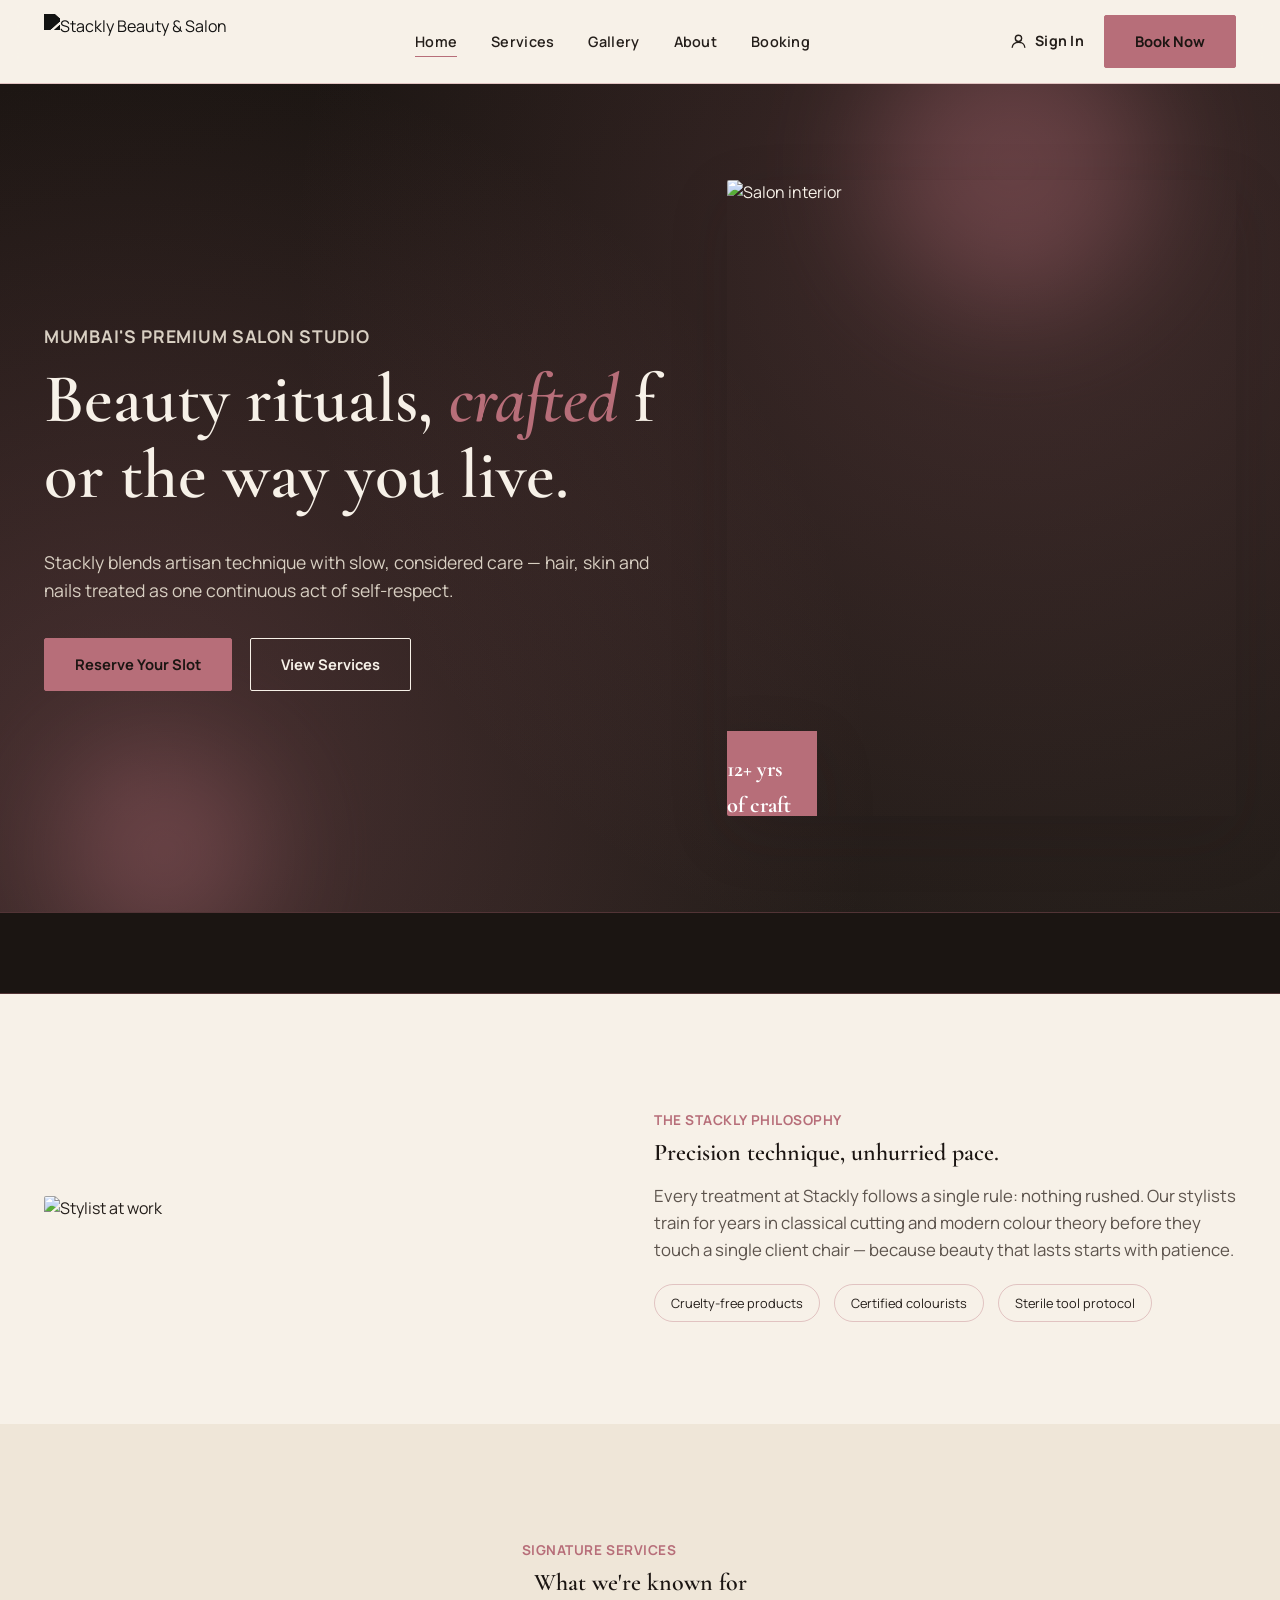
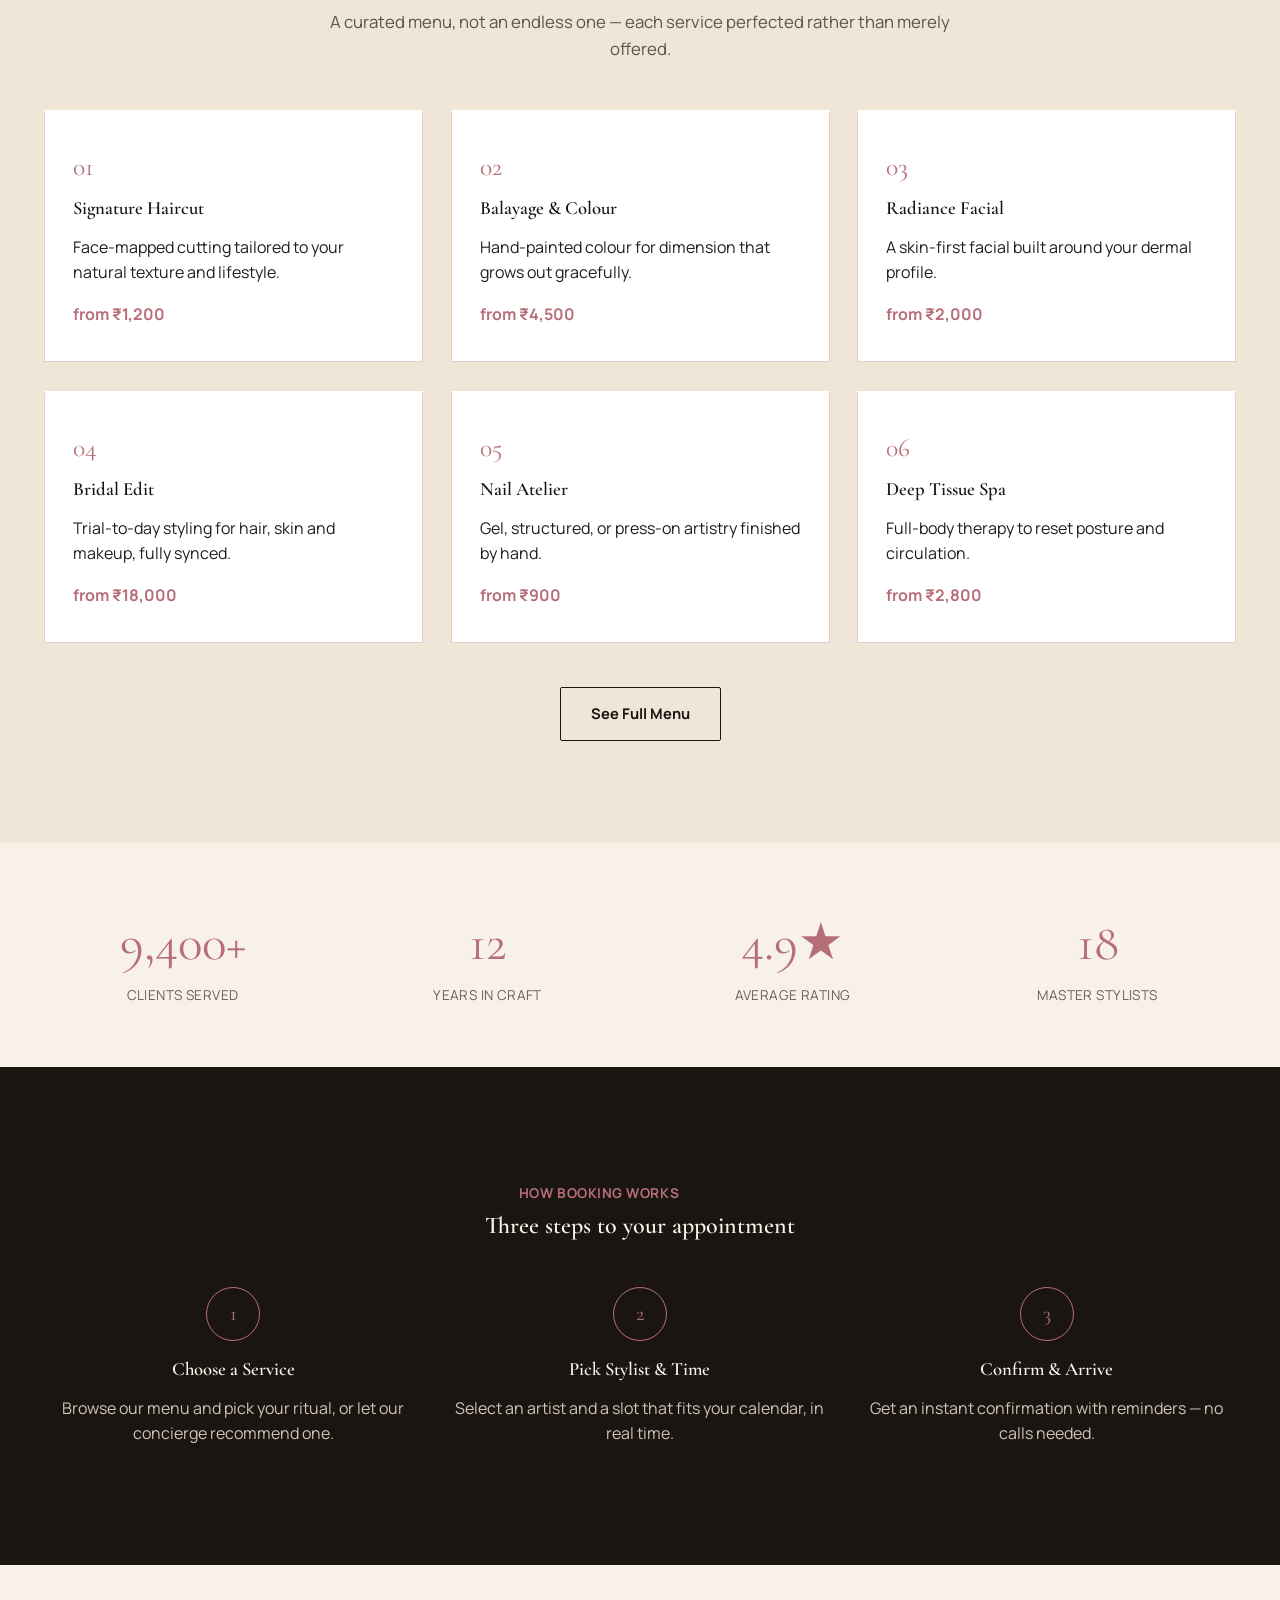
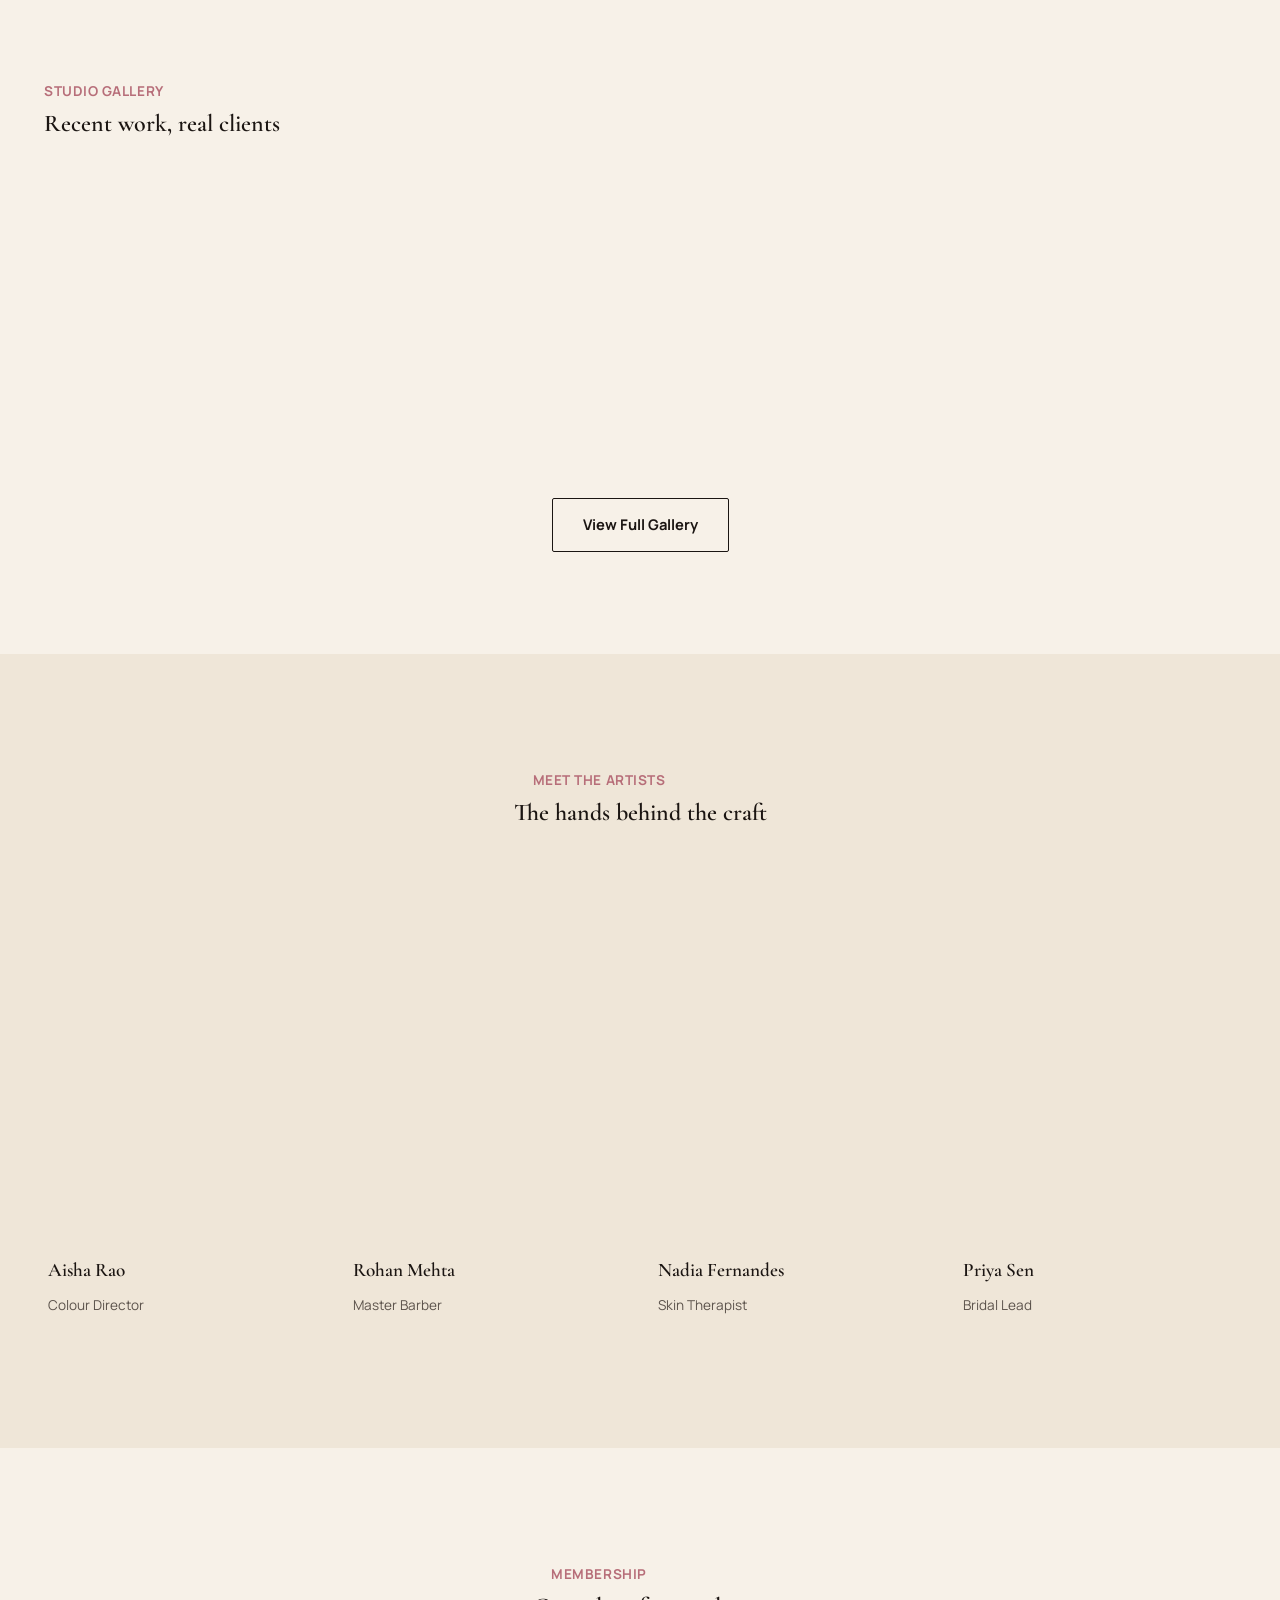
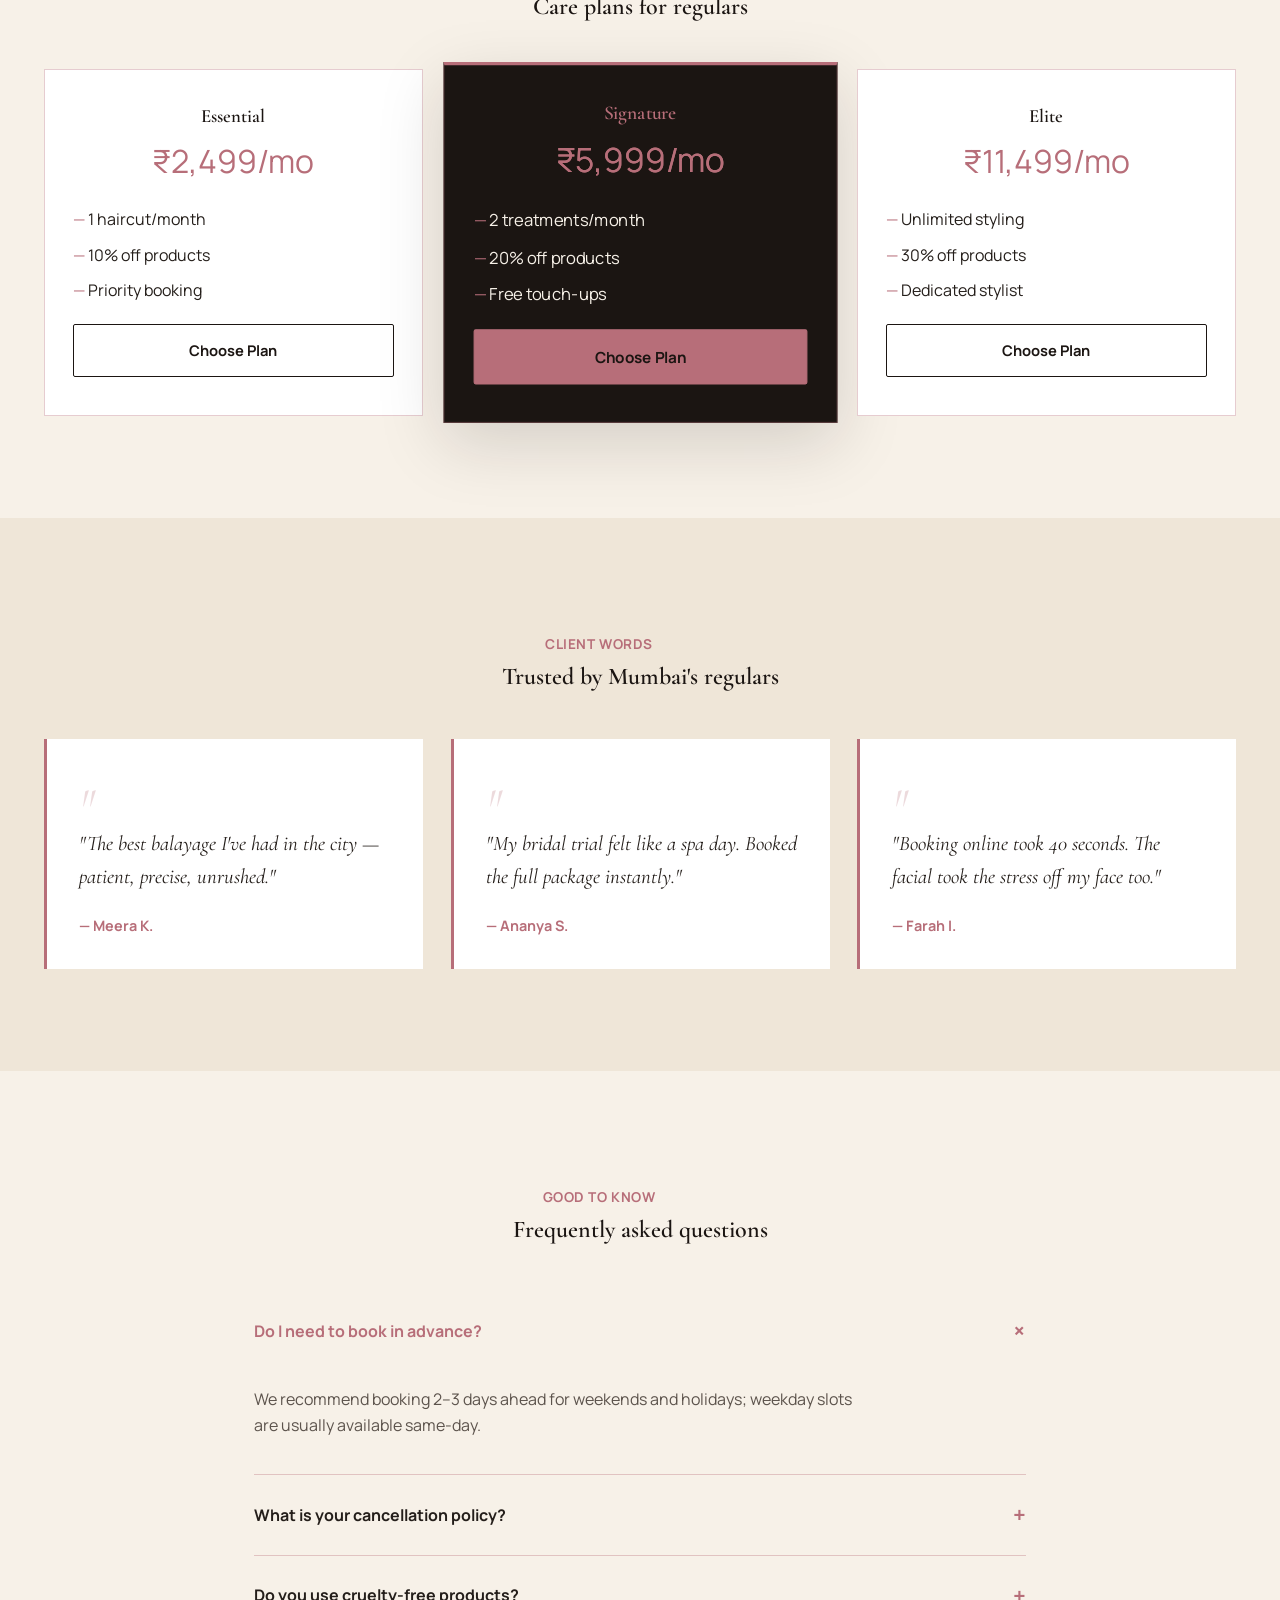
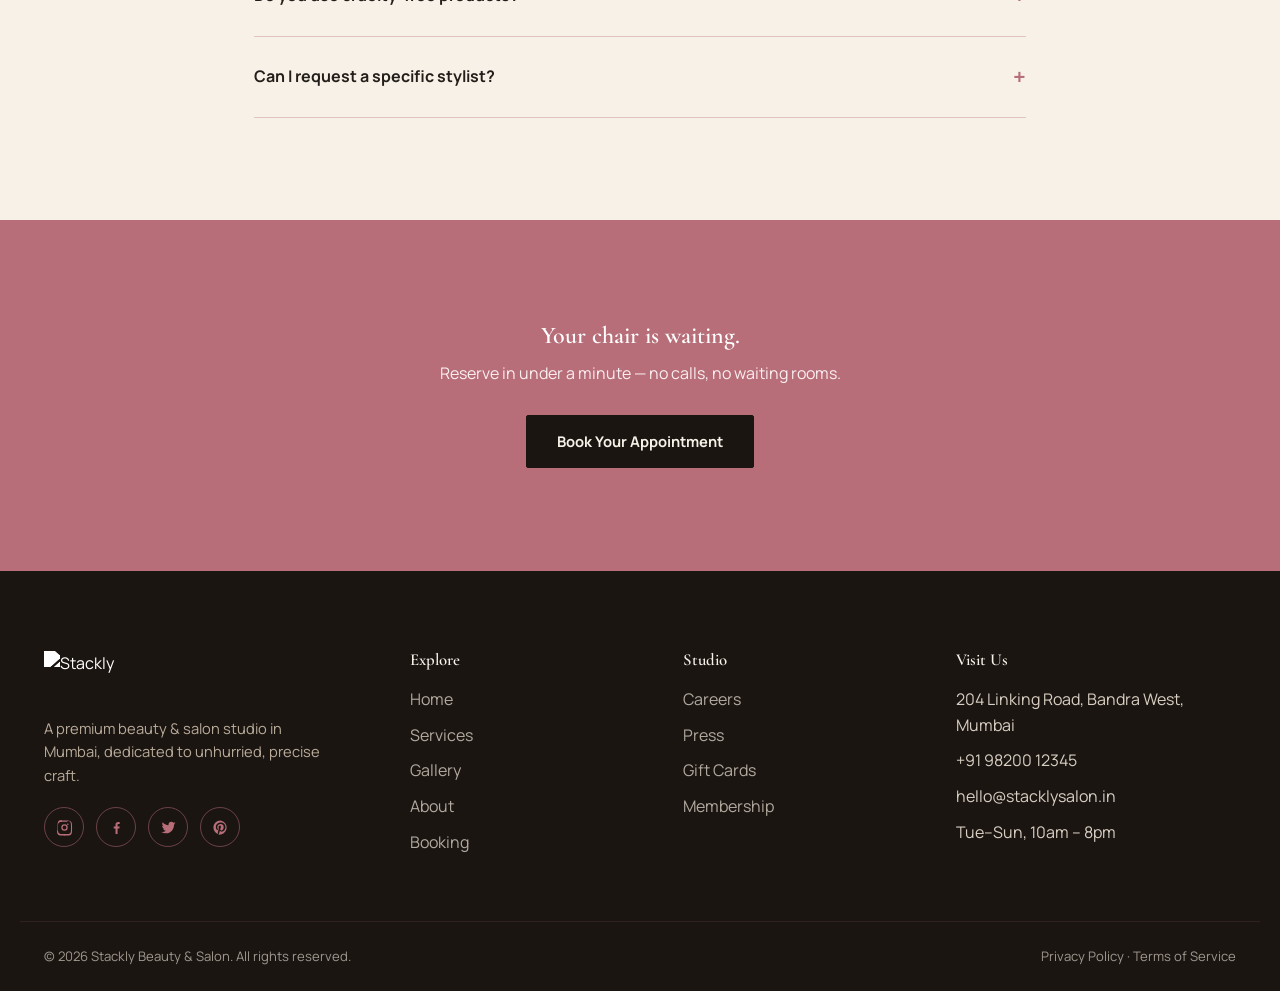
==== commit daaaa75f: "update" ====
--- a/index.html
+++ b/index.html
@@ -226,10 +226,10 @@
       <div class="footer-logo"><img src="https://wsrv.nl/?url=https://snabsolutions.in/wp-content/uploads/2026/02/stackly-snab-solutions.png&w=260&h=104&output=webp&q=80&fit=inside" alt="Stackly"></div>
       <p style="max-width:280px;color:#b9ac9a;font-size:.92rem;">A premium beauty & salon studio in Mumbai, dedicated to unhurried, precise craft.</p>
       <div class="social-row">
-        <a href="#" aria-label="Instagram"><svg viewBox="0 0 24 24"><path d="M12 2.2c3.2 0 3.6 0 4.9.07 1.2.06 2.1.26 2.6.46.6.24 1.1.55 1.6 1.04.5.5.8 1 1.04 1.6.2.5.4 1.4.46 2.6.07 1.3.07 1.7.07 4.9s0 3.6-.07 4.9c-.06 1.2-.26 2.1-.46 2.6-.24.6-.55 1.1-1.04 1.6-.5.5-1 .8-1.6 1.04-.5.2-1.4.4-2.6.46-1.3.07-1.7.07-4.9.07s-3.6 0-4.9-.07c-1.2-.06-2.1-.26-2.6-.46-.6-.24-1.1-.55-1.6-1.04-.5-.5-.8-1-1.04-1.6-.2-.5-.4-1.4-.46-2.6C2.2 15.6 2.2 15.2 2.2 12s0-3.6.07-4.9c.06-1.2.26-2.1.46-2.6.24-.6.55-1.1 1.04-1.6.5-.5 1-.8 1.6-1.04.5-.2 1.4-.4 2.6-.46C8.4 2.2 8.8 2.2 12 2.2zm0 1.8c-3.14 0-3.5 0-4.75.07-1 .05-1.6.22-1.96.36-.5.2-.85.42-1.22.8-.38.37-.6.72-.8 1.22-.14.36-.31.96-.36 1.96C2.8 8.5 2.8 8.86 2.8 12s0 3.5.07 4.75c.05 1 .22 1.6.36 1.96.2.5.42.85.8 1.22.37.38.72.6 1.22.8.36.14.96.31 1.96.36C8.5 21.2 8.86 21.2 12 21.2s3.5 0 4.75-.07c1-.05 1.6-.22 1.96-.36.5-.2.85-.42 1.22-.8.38-.37.6-.72.8-1.22.14-.36.31-.96.36-1.96.07-1.25.07-1.61.07-4.75s0-3.5-.07-4.75c-.05-1-.22-1.6-.36-1.96-.2-.5-.42-.85-.8-1.22-.37-.38-.72-.6-1.22-.8-.36-.14-.96-.31-1.96-.36C15.5 4 15.14 4 12 4zm0 3.5a4.5 4.5 0 110 9 4.5 4.5 0 010-9zm0 1.8a2.7 2.7 0 100 5.4 2.7 2.7 0 000-5.4zm5.7-2a1.05 1.05 0 11-2.1 0 1.05 1.05 0 012.1 0z"/></svg></a>
-        <a href="#" aria-label="Facebook"><svg viewBox="0 0 24 24"><path d="M13.5 21v-7.6h2.55l.38-2.96h-2.93V8.53c0-.86.24-1.44 1.47-1.44h1.57V4.46C16.2 4.4 15.3 4.32 14.26 4.32c-2.16 0-3.64 1.32-3.64 3.75v2.37H8.06v2.96h2.56V21h2.88z"/></svg></a>
-        <a href="#" aria-label="Twitter"><svg viewBox="0 0 24 24"><path d="M22 5.9c-.7.32-1.5.53-2.3.63.84-.5 1.47-1.3 1.77-2.24-.78.47-1.65.8-2.57.98A4.05 4.05 0 0016 4c-2.24 0-4.05 1.82-4.05 4.06 0 .32.03.63.1.93-3.37-.17-6.36-1.79-8.36-4.25-.35.6-.55 1.3-.55 2.05 0 1.4.72 2.64 1.8 3.37-.67-.02-1.3-.2-1.85-.5v.05c0 1.96 1.4 3.6 3.25 3.97-.34.1-.7.14-1.07.14-.26 0-.51-.02-.76-.07.52 1.6 2 2.77 3.77 2.8A8.13 8.13 0 012 18.4a11.5 11.5 0 006.2 1.8c7.44 0 11.5-6.16 11.5-11.5 0-.18 0-.35-.01-.53.79-.57 1.47-1.28 2.01-2.09-.72.32-1.5.53-2.3.63" /></svg></a>
-        <a href="#" aria-label="Pinterest"><svg viewBox="0 0 24 24"><path d="M12 2C6.48 2 2 6.48 2 12c0 4.24 2.64 7.86 6.36 9.32-.09-.79-.17-2 .03-2.86.19-.79 1.23-5.05 1.23-5.05s-.31-.63-.31-1.55c0-1.46.85-2.55 1.9-2.55.9 0 1.33.67 1.33 1.48 0 .9-.57 2.25-.87 3.5-.25 1.05.52 1.9 1.55 1.9 1.86 0 3.29-1.96 3.29-4.78 0-2.5-1.8-4.25-4.36-4.25-2.97 0-4.71 2.22-4.71 4.53 0 .9.34 1.86.78 2.38.08.1.1.19.07.29-.08.33-.26 1.05-.3 1.2-.05.19-.16.24-.36.14-1.34-.62-2.18-2.57-2.18-4.14 0-3.37 2.45-6.47 7.06-6.47 3.71 0 6.59 2.64 6.59 6.17 0 3.68-2.32 6.64-5.55 6.64-1.08 0-2.1-.56-2.45-1.23l-.67 2.54c-.24.93-.9 2.1-1.34 2.81A10 10 0 1012 2z"/></svg></a>
+        <a href="404.html" aria-label="Instagram"><svg viewBox="0 0 24 24"><path d="M12 2.2c3.2 0 3.6 0 4.9.07 1.2.06 2.1.26 2.6.46.6.24 1.1.55 1.6 1.04.5.5.8 1 1.04 1.6.2.5.4 1.4.46 2.6.07 1.3.07 1.7.07 4.9s0 3.6-.07 4.9c-.06 1.2-.26 2.1-.46 2.6-.24.6-.55 1.1-1.04 1.6-.5.5-1 .8-1.6 1.04-.5.2-1.4.4-2.6.46-1.3.07-1.7.07-4.9.07s-3.6 0-4.9-.07c-1.2-.06-2.1-.26-2.6-.46-.6-.24-1.1-.55-1.6-1.04-.5-.5-.8-1-1.04-1.6-.2-.5-.4-1.4-.46-2.6C2.2 15.6 2.2 15.2 2.2 12s0-3.6.07-4.9c.06-1.2.26-2.1.46-2.6.24-.6.55-1.1 1.04-1.6.5-.5 1-.8 1.6-1.04.5-.2 1.4-.4 2.6-.46C8.4 2.2 8.8 2.2 12 2.2zm0 1.8c-3.14 0-3.5 0-4.75.07-1 .05-1.6.22-1.96.36-.5.2-.85.42-1.22.8-.38.37-.6.72-.8 1.22-.14.36-.31.96-.36 1.96C2.8 8.5 2.8 8.86 2.8 12s0 3.5.07 4.75c.05 1 .22 1.6.36 1.96.2.5.42.85.8 1.22.37.38.72.6 1.22.8.36.14.96.31 1.96.36C8.5 21.2 8.86 21.2 12 21.2s3.5 0 4.75-.07c1-.05 1.6-.22 1.96-.36.5-.2.85-.42 1.22-.8.38-.37.6-.72.8-1.22.14-.36.31-.96.36-1.96.07-1.25.07-1.61.07-4.75s0-3.5-.07-4.75c-.05-1-.22-1.6-.36-1.96-.2-.5-.42-.85-.8-1.22-.37-.38-.72-.6-1.22-.8-.36-.14-.96-.31-1.96-.36C15.5 4 15.14 4 12 4zm0 3.5a4.5 4.5 0 110 9 4.5 4.5 0 010-9zm0 1.8a2.7 2.7 0 100 5.4 2.7 2.7 0 000-5.4zm5.7-2a1.05 1.05 0 11-2.1 0 1.05 1.05 0 012.1 0z"/></svg></a>
+        <a href="404.html" aria-label="Facebook"><svg viewBox="0 0 24 24"><path d="M13.5 21v-7.6h2.55l.38-2.96h-2.93V8.53c0-.86.24-1.44 1.47-1.44h1.57V4.46C16.2 4.4 15.3 4.32 14.26 4.32c-2.16 0-3.64 1.32-3.64 3.75v2.37H8.06v2.96h2.56V21h2.88z"/></svg></a>
+        <a href="404.html" aria-label="Twitter"><svg viewBox="0 0 24 24"><path d="M22 5.9c-.7.32-1.5.53-2.3.63.84-.5 1.47-1.3 1.77-2.24-.78.47-1.65.8-2.57.98A4.05 4.05 0 0016 4c-2.24 0-4.05 1.82-4.05 4.06 0 .32.03.63.1.93-3.37-.17-6.36-1.79-8.36-4.25-.35.6-.55 1.3-.55 2.05 0 1.4.72 2.64 1.8 3.37-.67-.02-1.3-.2-1.85-.5v.05c0 1.96 1.4 3.6 3.25 3.97-.34.1-.7.14-1.07.14-.26 0-.51-.02-.76-.07.52 1.6 2 2.77 3.77 2.8A8.13 8.13 0 012 18.4a11.5 11.5 0 006.2 1.8c7.44 0 11.5-6.16 11.5-11.5 0-.18 0-.35-.01-.53.79-.57 1.47-1.28 2.01-2.09-.72.32-1.5.53-2.3.63" /></svg></a>
+        <a href="404.html" aria-label="Pinterest"><svg viewBox="0 0 24 24"><path d="M12 2C6.48 2 2 6.48 2 12c0 4.24 2.64 7.86 6.36 9.32-.09-.79-.17-2 .03-2.86.19-.79 1.23-5.05 1.23-5.05s-.31-.63-.31-1.55c0-1.46.85-2.55 1.9-2.55.9 0 1.33.67 1.33 1.48 0 .9-.57 2.25-.87 3.5-.25 1.05.52 1.9 1.55 1.9 1.86 0 3.29-1.96 3.29-4.78 0-2.5-1.8-4.25-4.36-4.25-2.97 0-4.71 2.22-4.71 4.53 0 .9.34 1.86.78 2.38.08.1.1.19.07.29-.08.33-.26 1.05-.3 1.2-.05.19-.16.24-.36.14-1.34-.62-2.18-2.57-2.18-4.14 0-3.37 2.45-6.47 7.06-6.47 3.71 0 6.59 2.64 6.59 6.17 0 3.68-2.32 6.64-5.55 6.64-1.08 0-2.1-.56-2.45-1.23l-.67 2.54c-.24.93-.9 2.1-1.34 2.81A10 10 0 1012 2z"/></svg></a>
       </div>
     </div>
     <div>
@@ -245,10 +245,10 @@
     <div>
       <h4>Studio</h4>
       <ul>
-        <li><a href="#">Careers</a></li>
-        <li><a href="#">Press</a></li>
-        <li><a href="#">Gift Cards</a></li>
-        <li><a href="#">Membership</a></li>
+        <li><a href="404.html">Careers</a></li>
+        <li><a href="404.html">Press</a></li>
+        <li><a href="404.html">Gift Cards</a></li>
+        <li><a href="404.html">Membership</a></li>
       </ul>
     </div>
     <div>
--- a/css/style.css
+++ b/css/style.css
@@ -69,7 +69,7 @@
   border-bottom:1px solid var(--line);
 }
 .nav{display:flex;align-items:center;justify-content:space-between;padding:14px 24px;max-width:var(--maxw);margin:0 auto;}
-.logo img{height:44px;width:auto;filter:brightness(0) saturate(100%);opacity:.92;}
+.logo img{height:55px;width:auto;filter:brightness(0) saturate(100%);opacity:.92;}
 .nav-links{display:flex;gap:34px;align-items:center;}
 .nav-links a{font-size:.9rem;font-weight:600;letter-spacing:.02em;position:relative;padding:4px 0;}
 .nav-links a::after{
@@ -268,7 +268,7 @@
 .footer-grid ul li{margin-bottom:10px;}
 .footer-grid ul li a{opacity:.8;transition:opacity .3s,padding-left .3s;}
 .footer-grid ul li a:hover{opacity:1;padding-left:4px;color:var(--gold-light);}
-.footer-logo img{height:38px;margin-bottom:16px;filter:brightness(0) invert(1) sepia(0);}
+.footer-logo img{height:50px;margin-bottom:16px;filter:brightness(0) invert(1) sepia(0);}
 .social-row{display:flex;gap:12px;margin-top:20px;}
 .social-row a{
   width:40px;height:40px;border:1px solid rgba(183,110,121,.5);border-radius:50%;
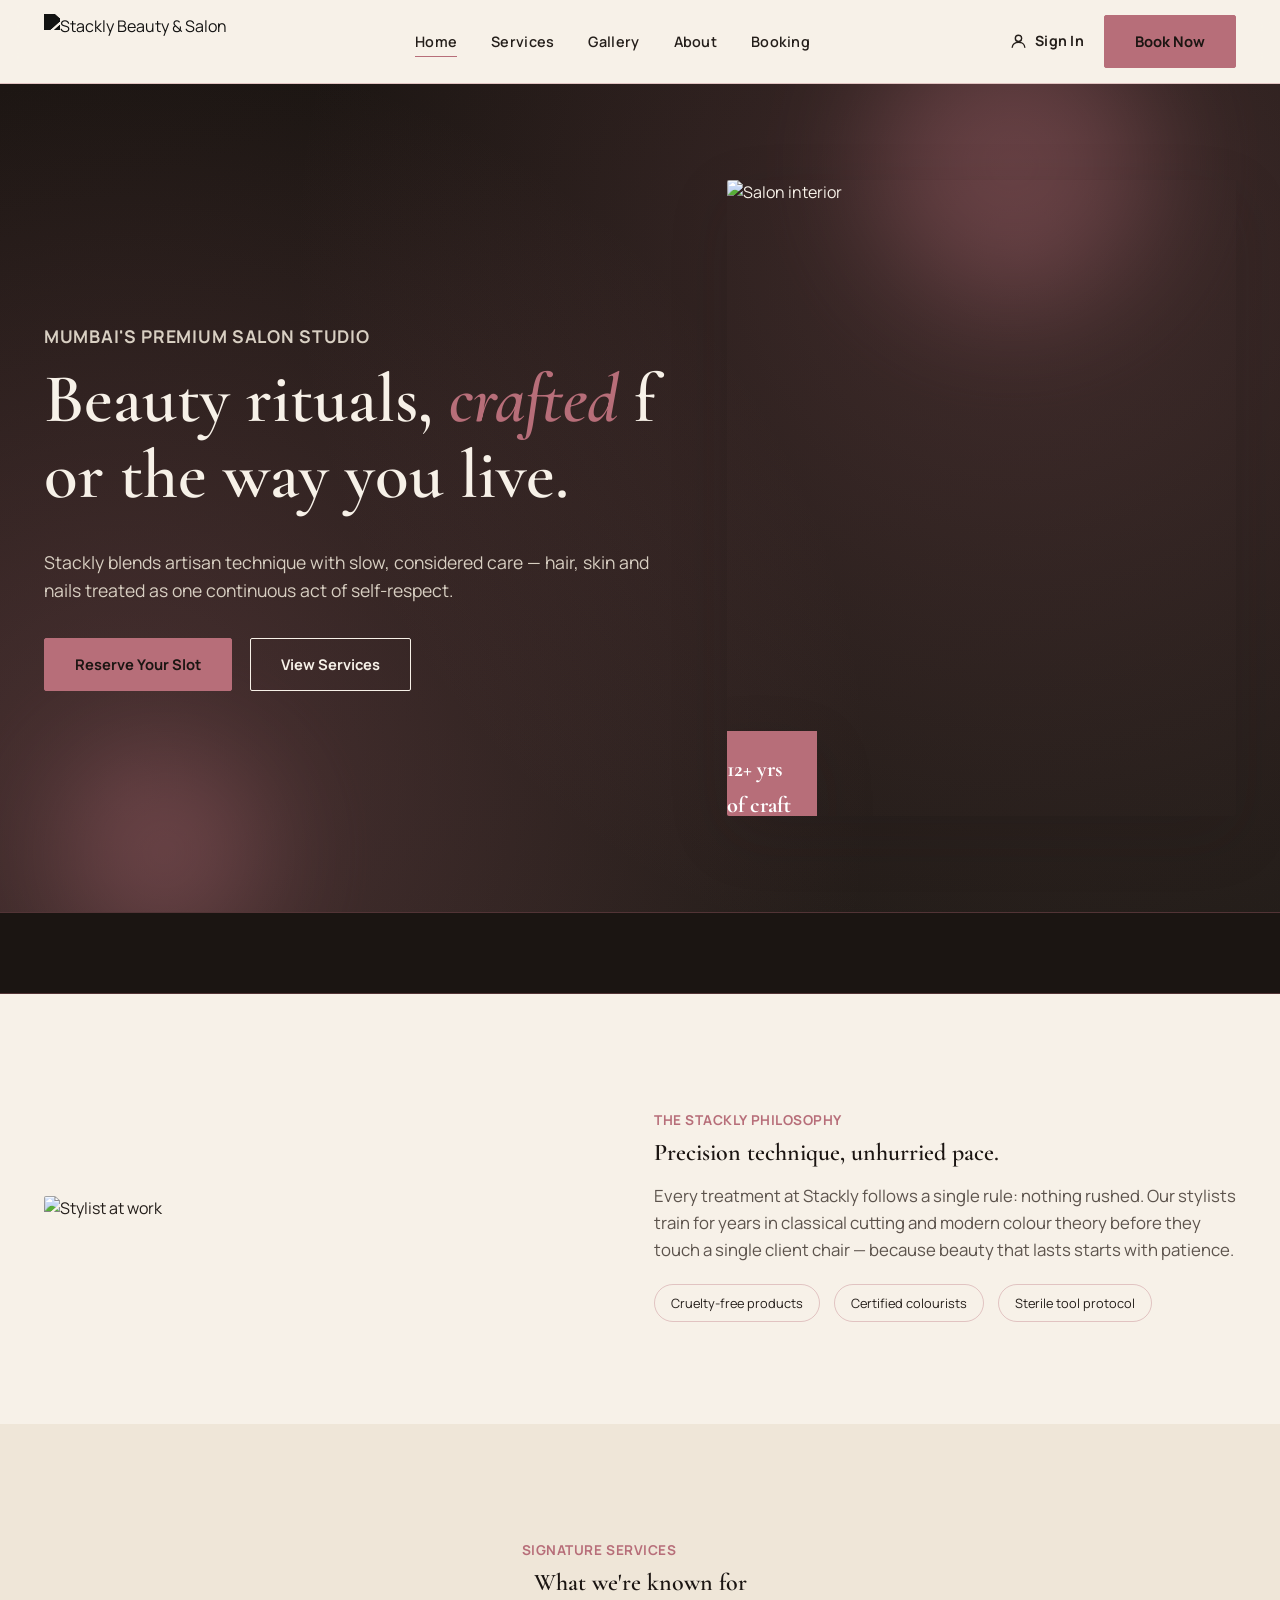
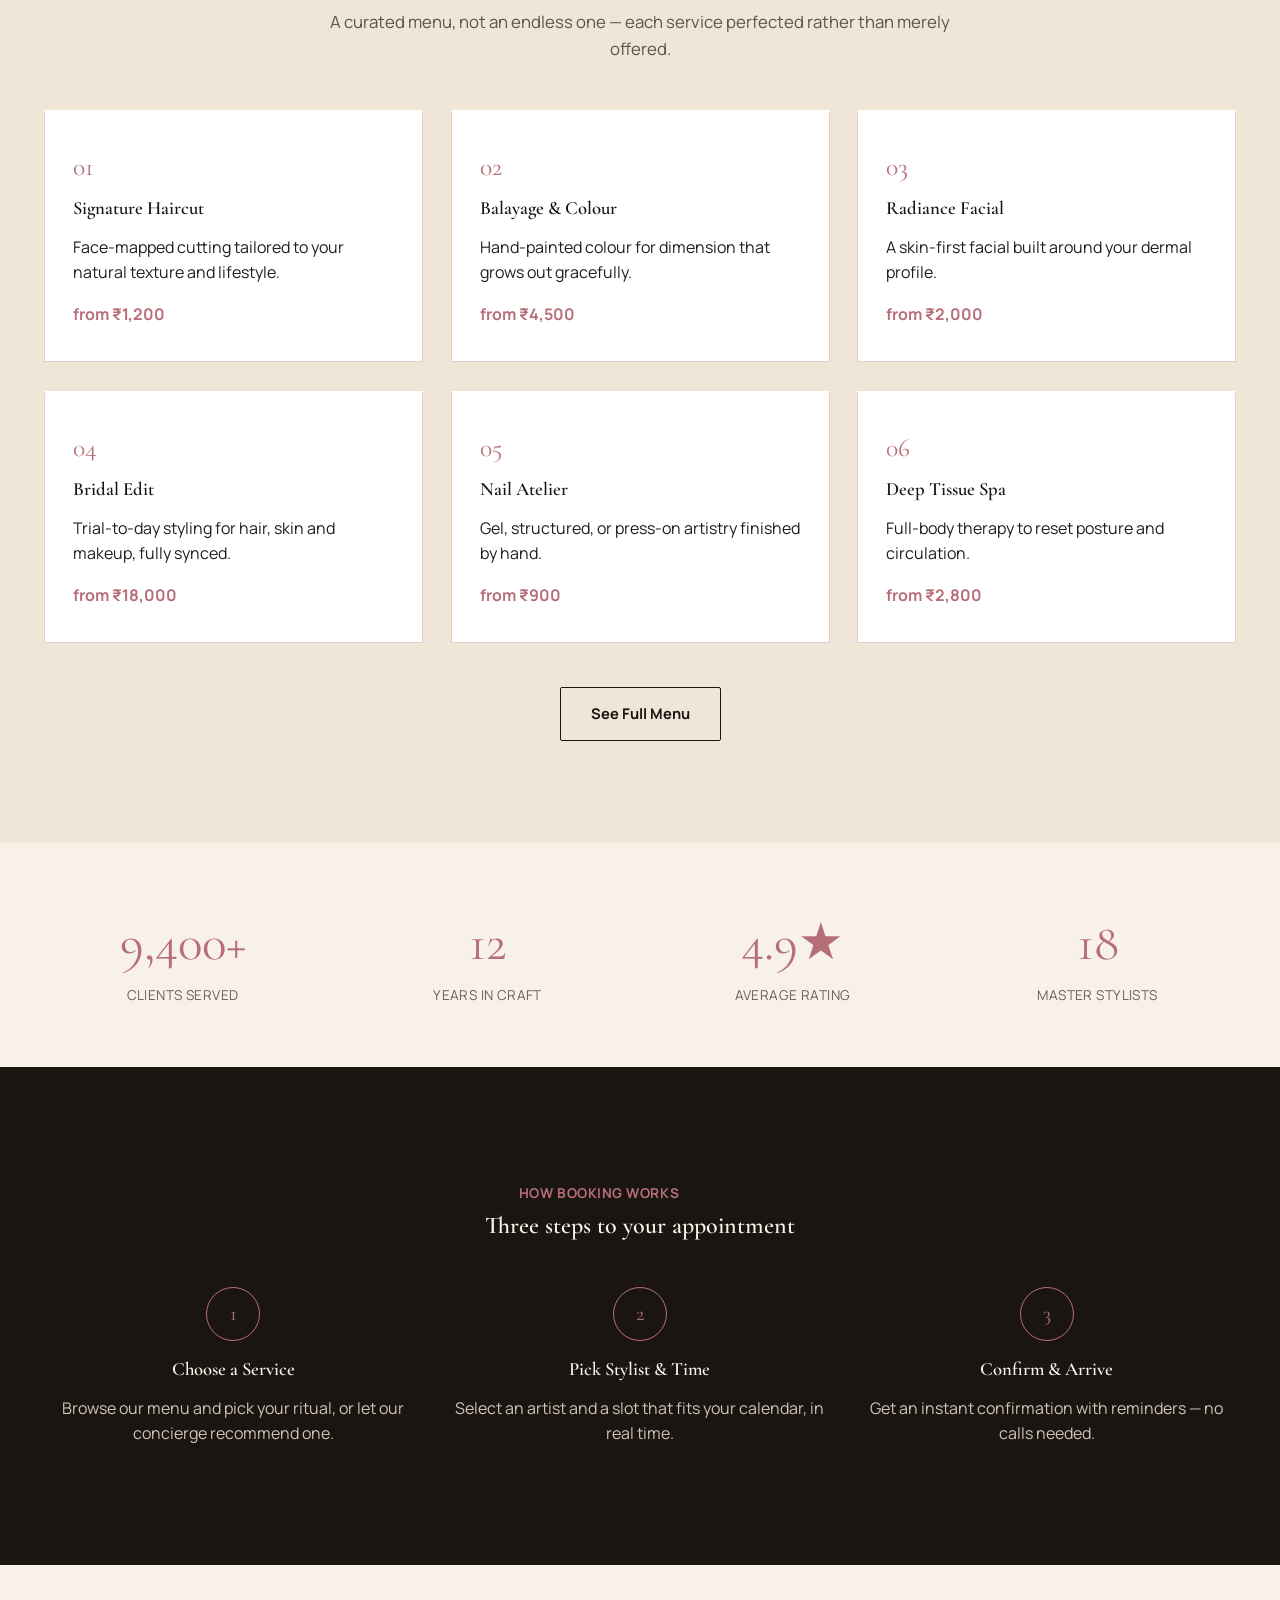
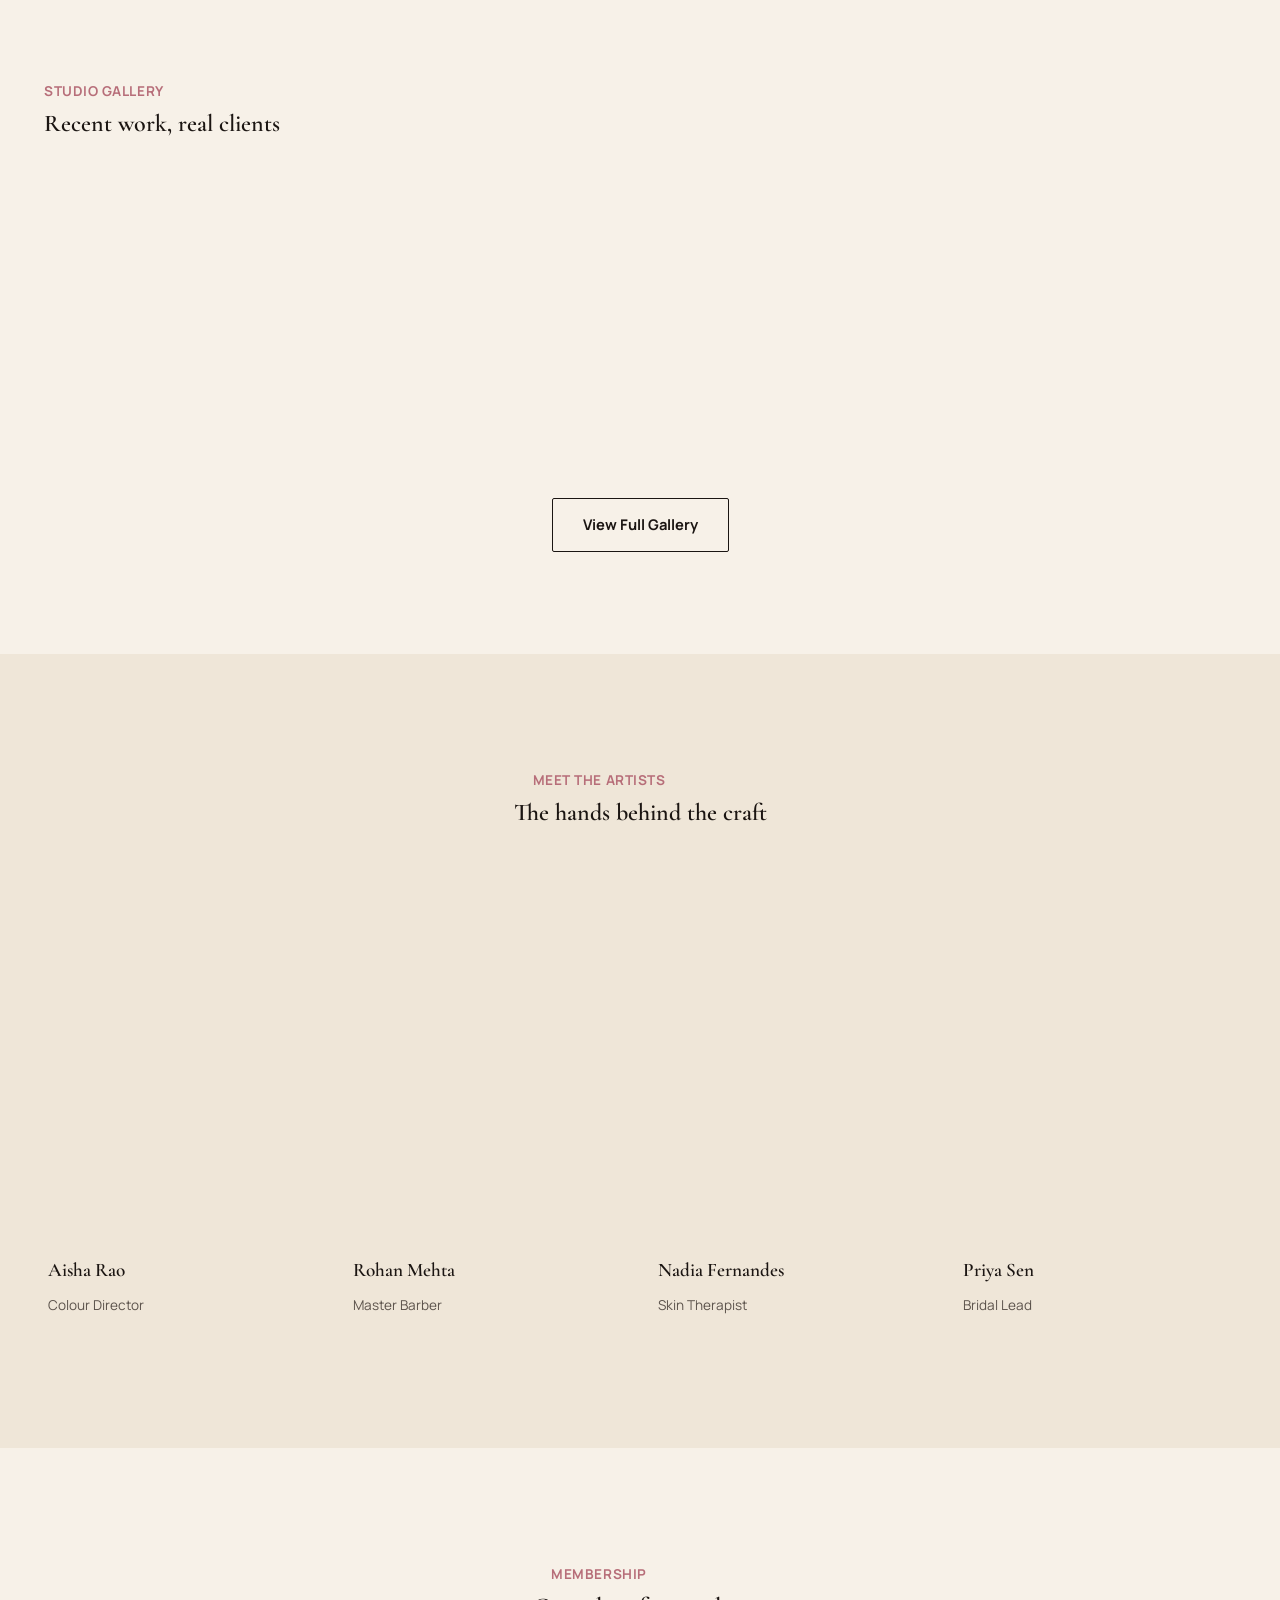
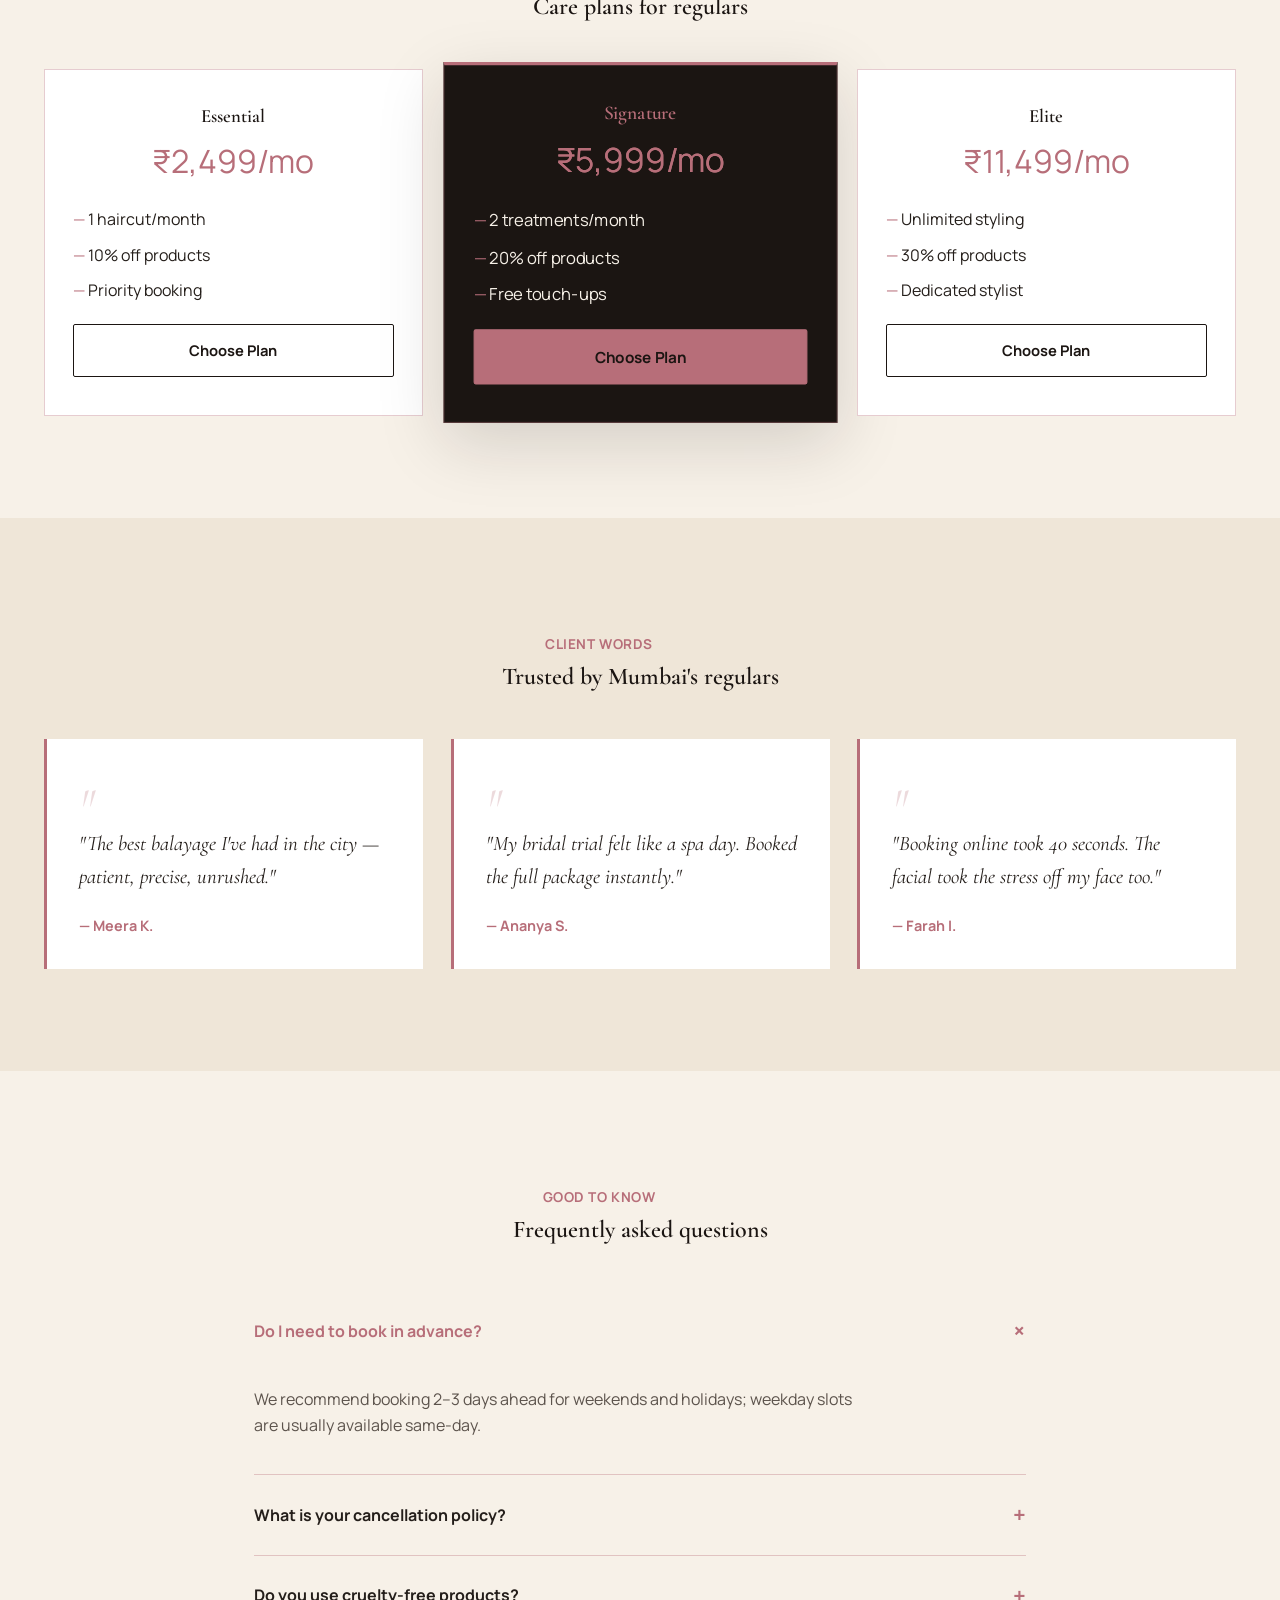
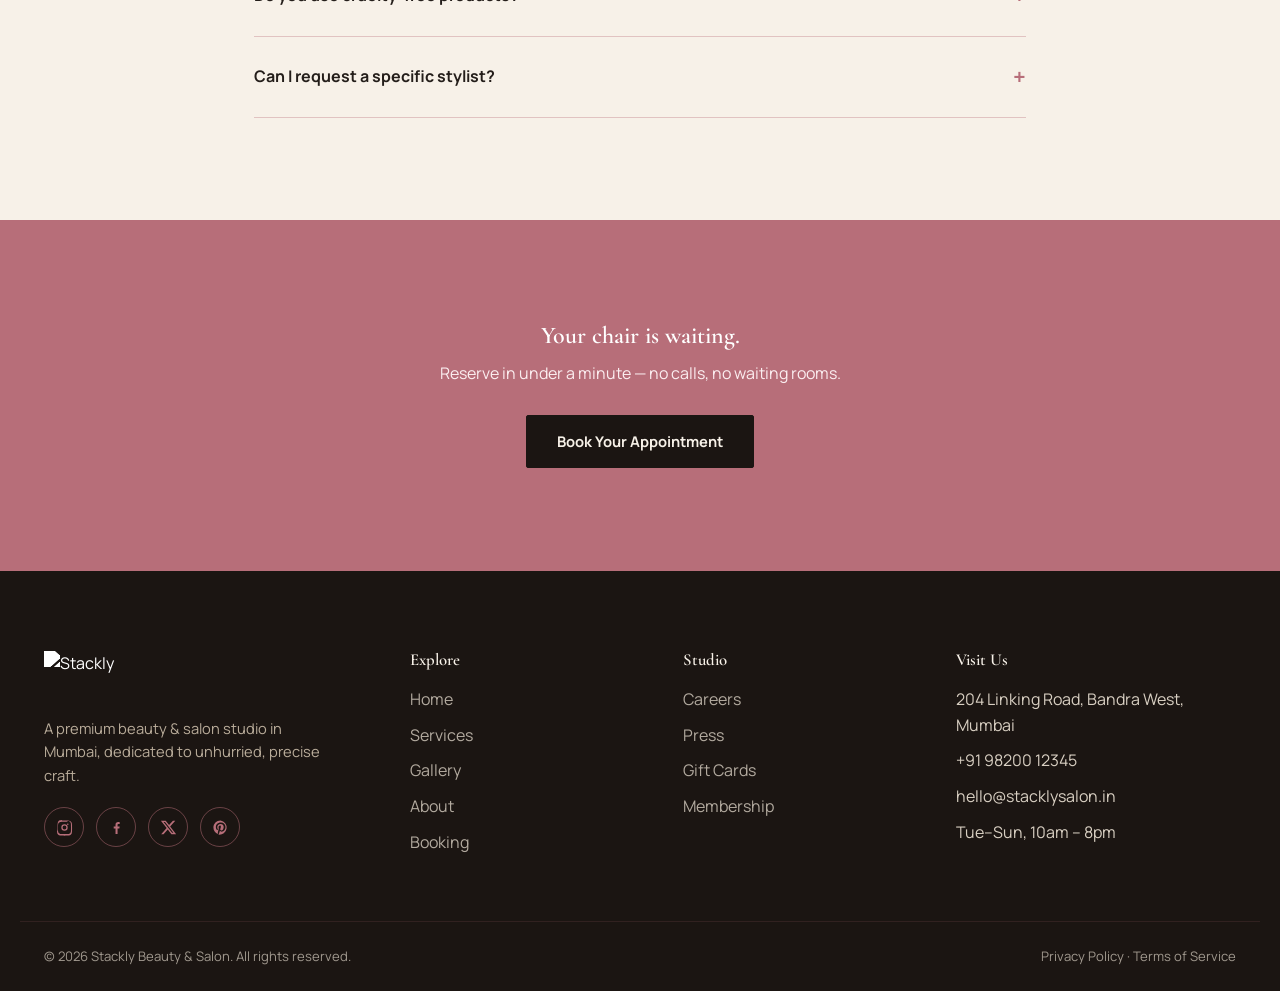
==== commit dfe18dd8: "update" ====
--- a/index.html
+++ b/index.html
@@ -223,12 +223,12 @@
 <footer class="site-footer">
   <div class="wrap footer-grid">
     <div>
-      <div class="footer-logo"><img src="https://wsrv.nl/?url=https://snabsolutions.in/wp-content/uploads/2026/02/stackly-snab-solutions.png&w=260&h=104&output=webp&q=80&fit=inside" alt="Stackly"></div>
+      <div class="footer-logo"><a href="index.html"><img src="https://wsrv.nl/?url=https://snabsolutions.in/wp-content/uploads/2026/02/stackly-snab-solutions.png&w=260&h=104&output=webp&q=80&fit=inside" alt="Stackly"></a></div>
       <p style="max-width:280px;color:#b9ac9a;font-size:.92rem;">A premium beauty & salon studio in Mumbai, dedicated to unhurried, precise craft.</p>
       <div class="social-row">
         <a href="404.html" aria-label="Instagram"><svg viewBox="0 0 24 24"><path d="M12 2.2c3.2 0 3.6 0 4.9.07 1.2.06 2.1.26 2.6.46.6.24 1.1.55 1.6 1.04.5.5.8 1 1.04 1.6.2.5.4 1.4.46 2.6.07 1.3.07 1.7.07 4.9s0 3.6-.07 4.9c-.06 1.2-.26 2.1-.46 2.6-.24.6-.55 1.1-1.04 1.6-.5.5-1 .8-1.6 1.04-.5.2-1.4.4-2.6.46-1.3.07-1.7.07-4.9.07s-3.6 0-4.9-.07c-1.2-.06-2.1-.26-2.6-.46-.6-.24-1.1-.55-1.6-1.04-.5-.5-.8-1-1.04-1.6-.2-.5-.4-1.4-.46-2.6C2.2 15.6 2.2 15.2 2.2 12s0-3.6.07-4.9c.06-1.2.26-2.1.46-2.6.24-.6.55-1.1 1.04-1.6.5-.5 1-.8 1.6-1.04.5-.2 1.4-.4 2.6-.46C8.4 2.2 8.8 2.2 12 2.2zm0 1.8c-3.14 0-3.5 0-4.75.07-1 .05-1.6.22-1.96.36-.5.2-.85.42-1.22.8-.38.37-.6.72-.8 1.22-.14.36-.31.96-.36 1.96C2.8 8.5 2.8 8.86 2.8 12s0 3.5.07 4.75c.05 1 .22 1.6.36 1.96.2.5.42.85.8 1.22.37.38.72.6 1.22.8.36.14.96.31 1.96.36C8.5 21.2 8.86 21.2 12 21.2s3.5 0 4.75-.07c1-.05 1.6-.22 1.96-.36.5-.2.85-.42 1.22-.8.38-.37.6-.72.8-1.22.14-.36.31-.96.36-1.96.07-1.25.07-1.61.07-4.75s0-3.5-.07-4.75c-.05-1-.22-1.6-.36-1.96-.2-.5-.42-.85-.8-1.22-.37-.38-.72-.6-1.22-.8-.36-.14-.96-.31-1.96-.36C15.5 4 15.14 4 12 4zm0 3.5a4.5 4.5 0 110 9 4.5 4.5 0 010-9zm0 1.8a2.7 2.7 0 100 5.4 2.7 2.7 0 000-5.4zm5.7-2a1.05 1.05 0 11-2.1 0 1.05 1.05 0 012.1 0z"/></svg></a>
         <a href="404.html" aria-label="Facebook"><svg viewBox="0 0 24 24"><path d="M13.5 21v-7.6h2.55l.38-2.96h-2.93V8.53c0-.86.24-1.44 1.47-1.44h1.57V4.46C16.2 4.4 15.3 4.32 14.26 4.32c-2.16 0-3.64 1.32-3.64 3.75v2.37H8.06v2.96h2.56V21h2.88z"/></svg></a>
-        <a href="404.html" aria-label="Twitter"><svg viewBox="0 0 24 24"><path d="M22 5.9c-.7.32-1.5.53-2.3.63.84-.5 1.47-1.3 1.77-2.24-.78.47-1.65.8-2.57.98A4.05 4.05 0 0016 4c-2.24 0-4.05 1.82-4.05 4.06 0 .32.03.63.1.93-3.37-.17-6.36-1.79-8.36-4.25-.35.6-.55 1.3-.55 2.05 0 1.4.72 2.64 1.8 3.37-.67-.02-1.3-.2-1.85-.5v.05c0 1.96 1.4 3.6 3.25 3.97-.34.1-.7.14-1.07.14-.26 0-.51-.02-.76-.07.52 1.6 2 2.77 3.77 2.8A8.13 8.13 0 012 18.4a11.5 11.5 0 006.2 1.8c7.44 0 11.5-6.16 11.5-11.5 0-.18 0-.35-.01-.53.79-.57 1.47-1.28 2.01-2.09-.72.32-1.5.53-2.3.63" /></svg></a>
+        <a href="404.html" aria-label="Twitter"><svg viewBox="0 0 24 24"><path d="M18.24 2.5h3.31l-7.23 8.26 8.5 10.74h-6.66l-5.22-6.63-5.97 6.63H1.65l7.73-8.84L1.24 2.5h6.83l4.72 6.06 5.45-6.06zm-1.16 17.02h1.83L7.02 4.38H5.06l12.02 15.14z"/></svg></a>
         <a href="404.html" aria-label="Pinterest"><svg viewBox="0 0 24 24"><path d="M12 2C6.48 2 2 6.48 2 12c0 4.24 2.64 7.86 6.36 9.32-.09-.79-.17-2 .03-2.86.19-.79 1.23-5.05 1.23-5.05s-.31-.63-.31-1.55c0-1.46.85-2.55 1.9-2.55.9 0 1.33.67 1.33 1.48 0 .9-.57 2.25-.87 3.5-.25 1.05.52 1.9 1.55 1.9 1.86 0 3.29-1.96 3.29-4.78 0-2.5-1.8-4.25-4.36-4.25-2.97 0-4.71 2.22-4.71 4.53 0 .9.34 1.86.78 2.38.08.1.1.19.07.29-.08.33-.26 1.05-.3 1.2-.05.19-.16.24-.36.14-1.34-.62-2.18-2.57-2.18-4.14 0-3.37 2.45-6.47 7.06-6.47 3.71 0 6.59 2.64 6.59 6.17 0 3.68-2.32 6.64-5.55 6.64-1.08 0-2.1-.56-2.45-1.23l-.67 2.54c-.24.93-.9 2.1-1.34 2.81A10 10 0 1012 2z"/></svg></a>
       </div>
     </div>
